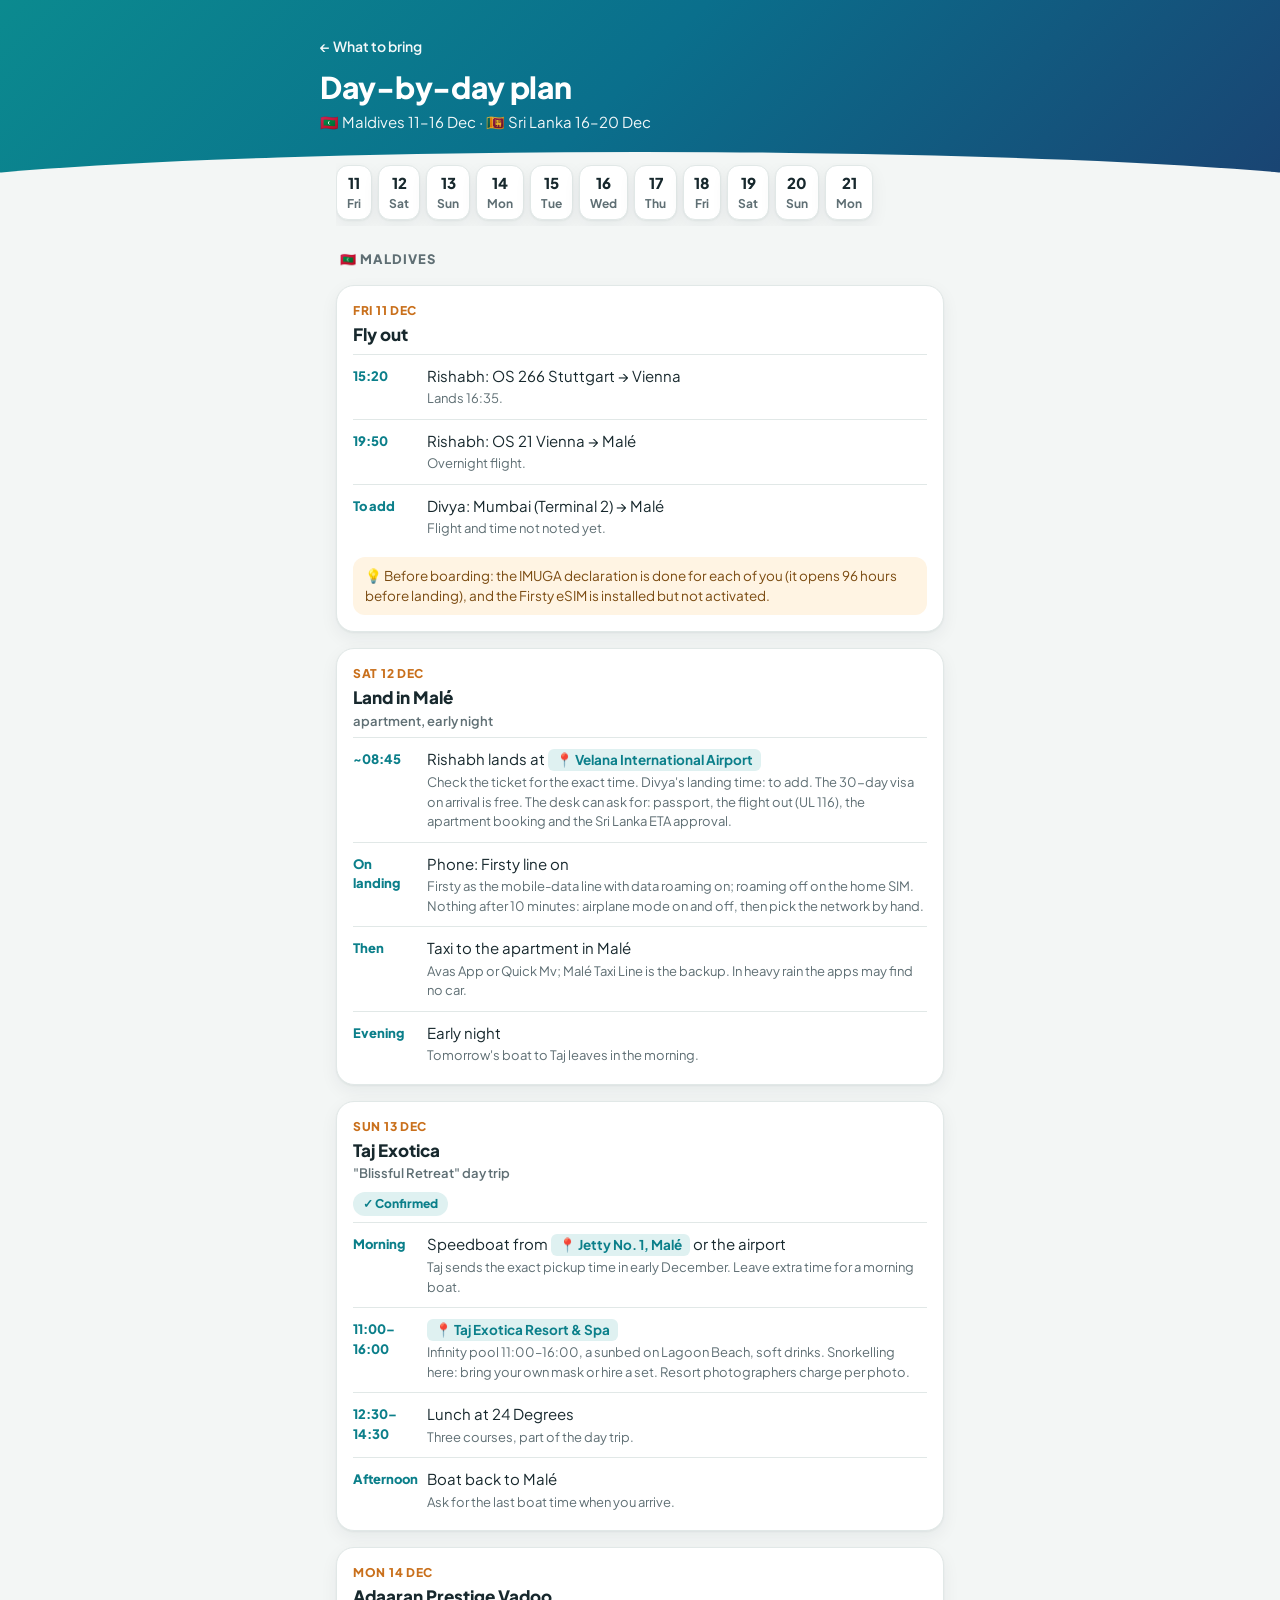
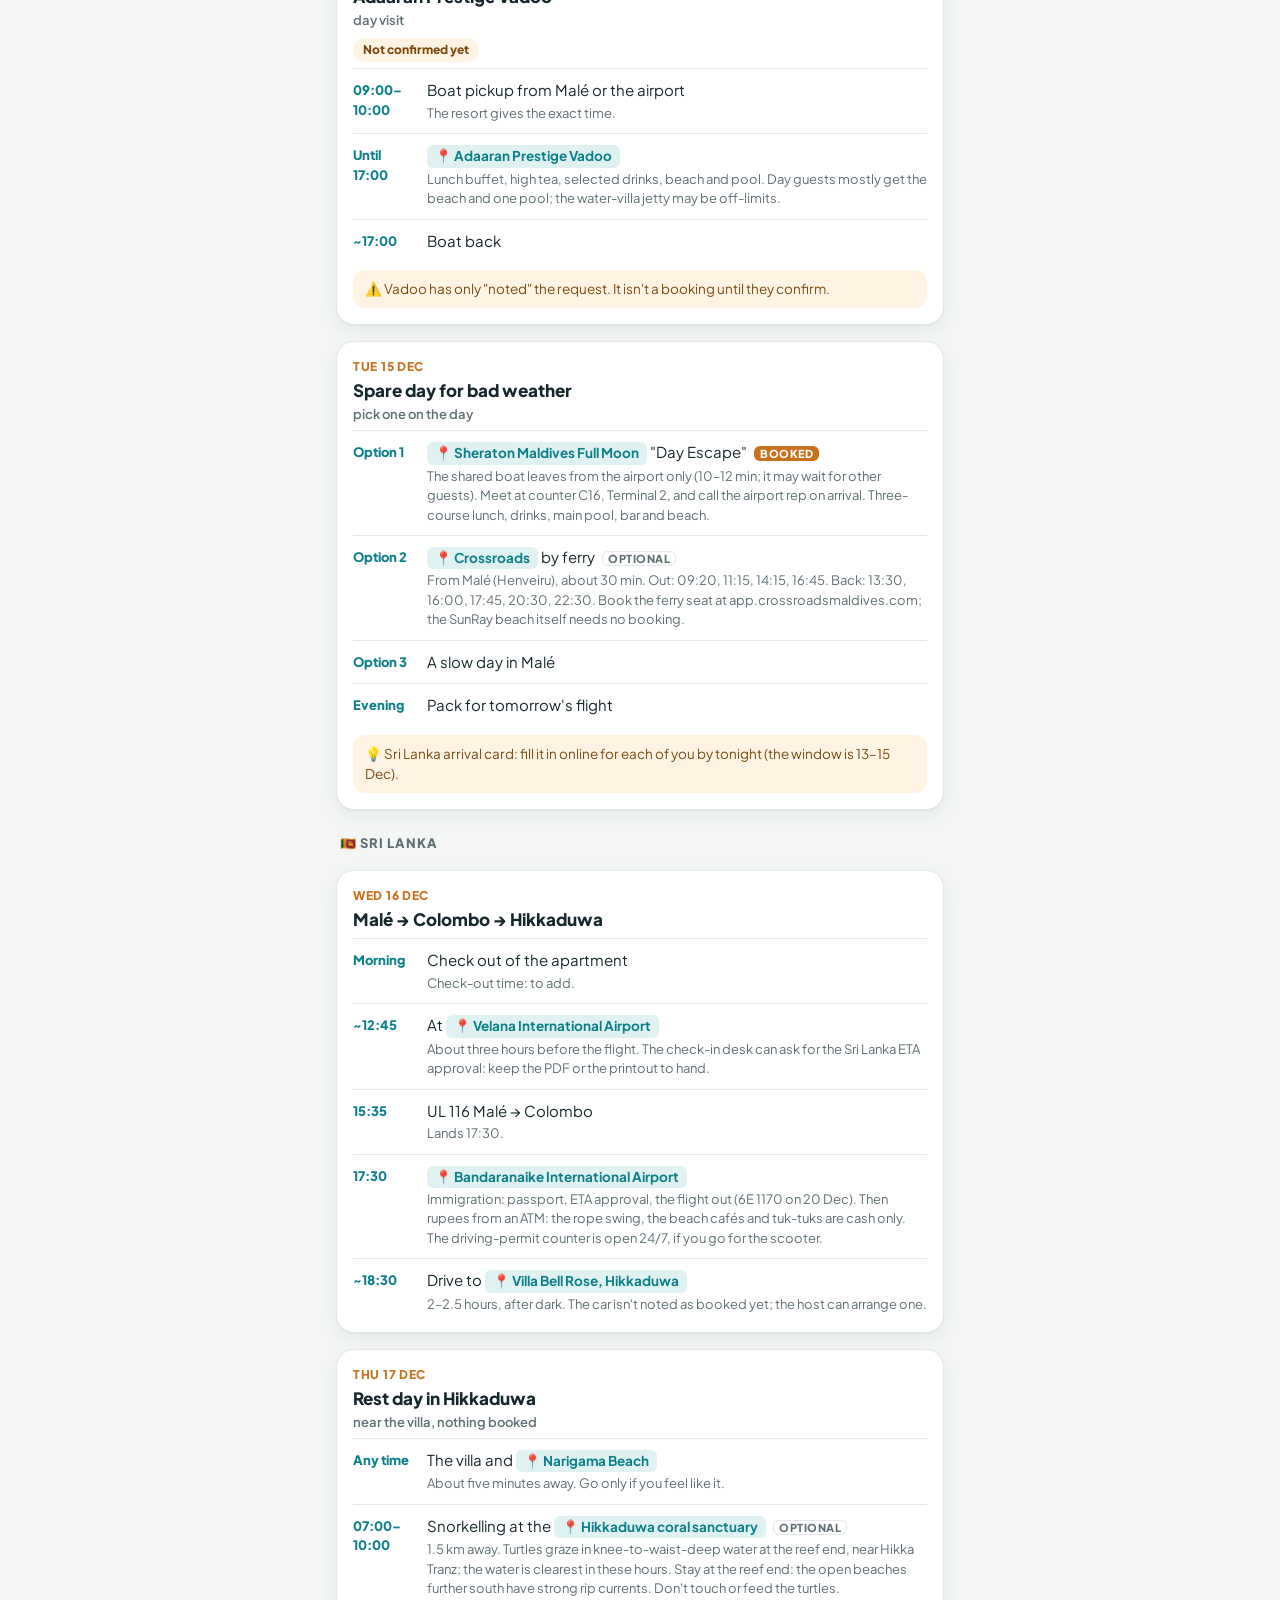
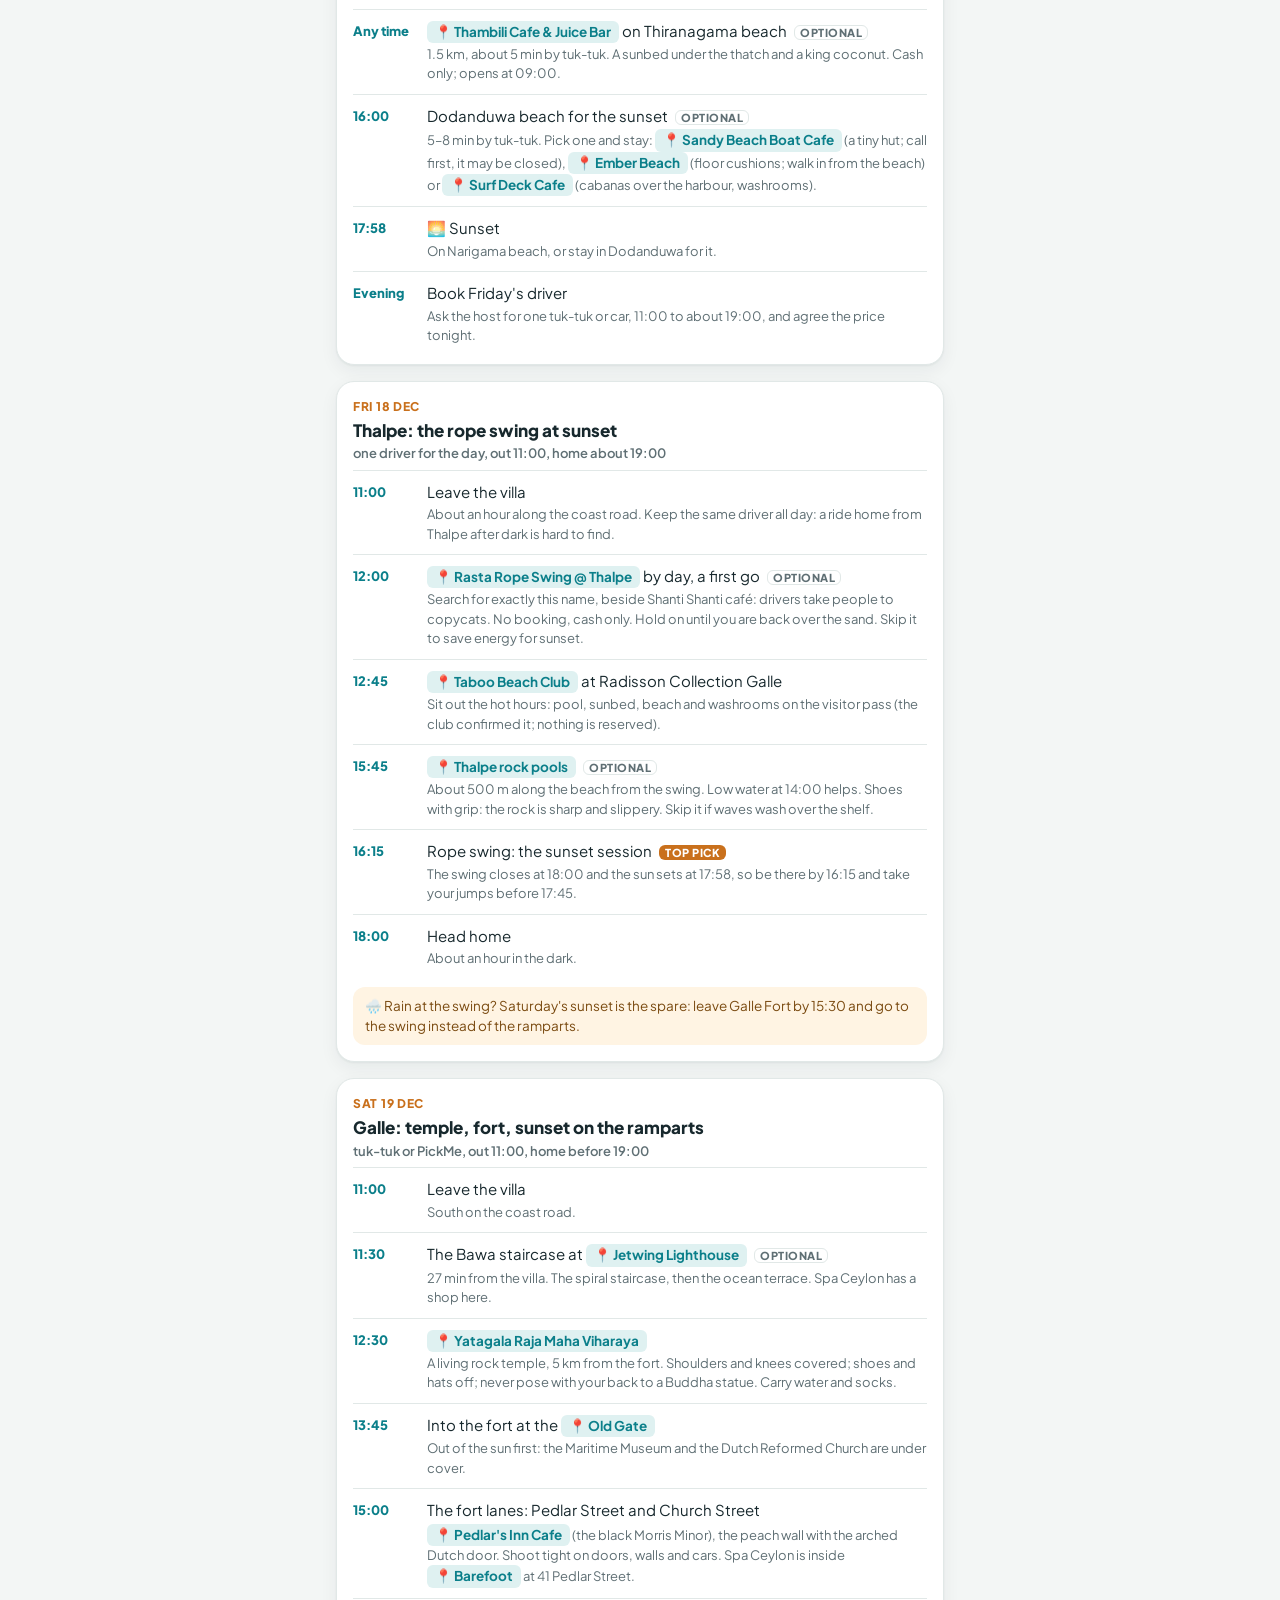
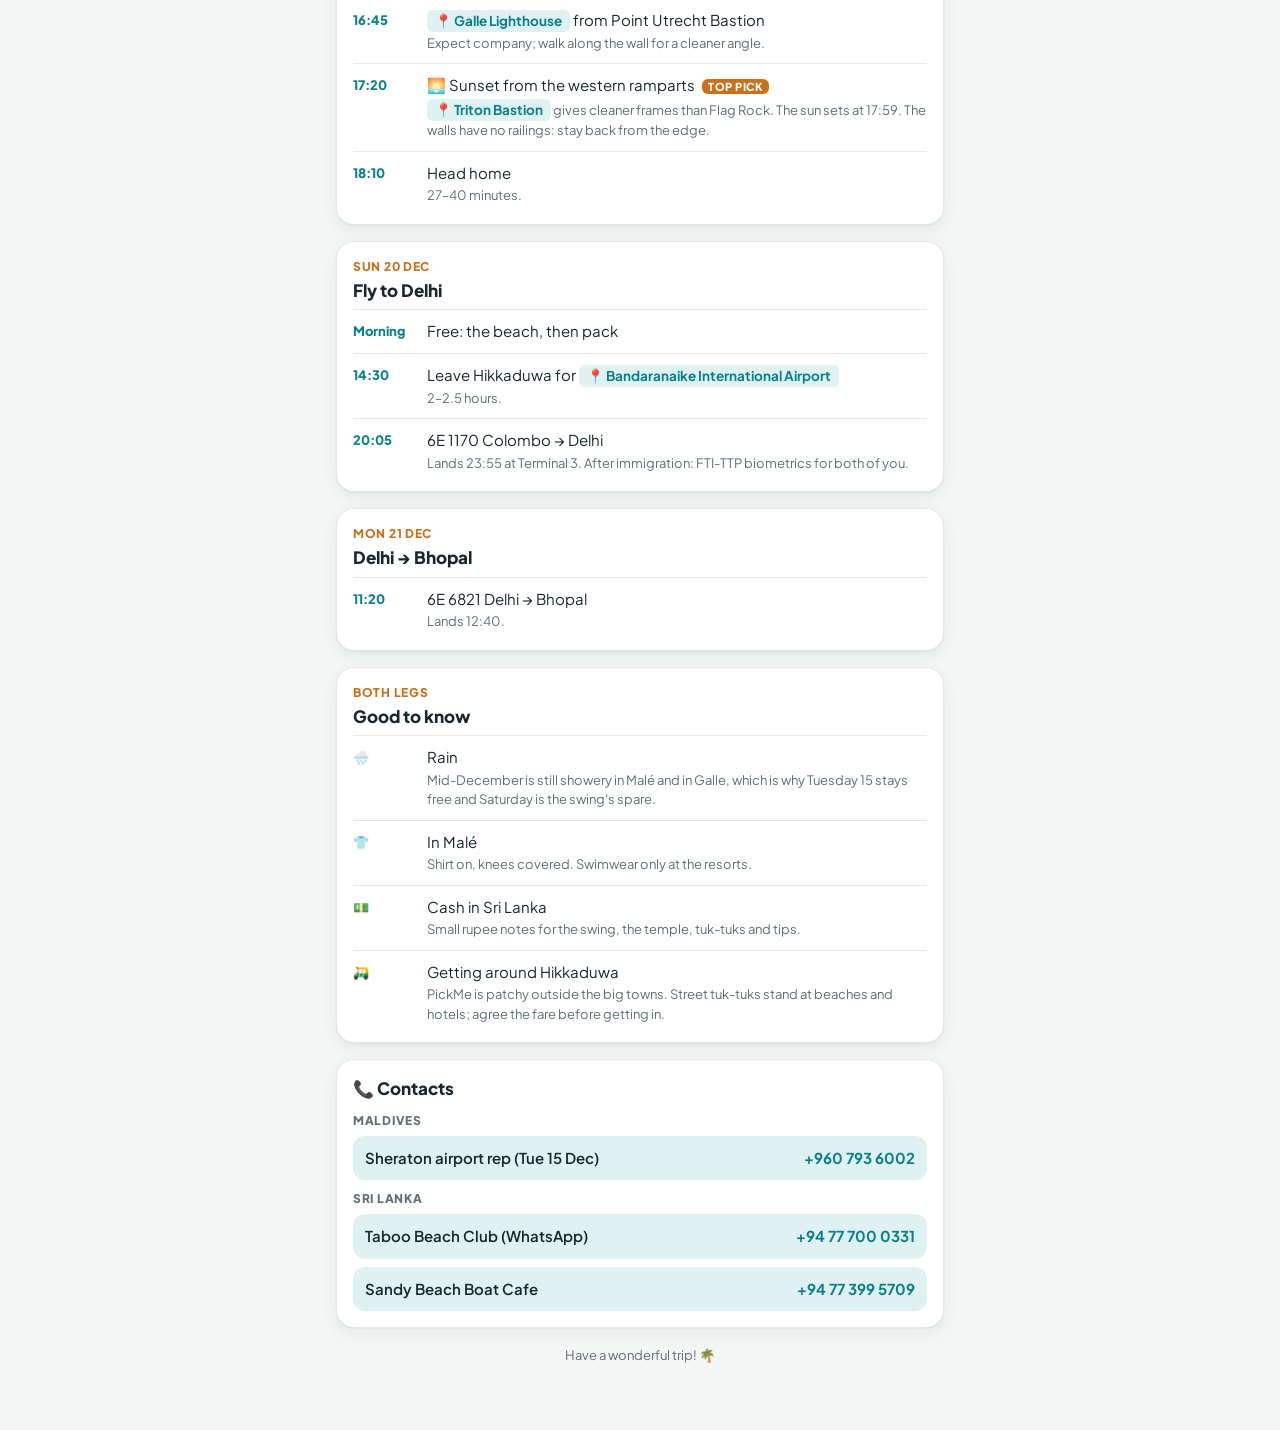
==== day-plan.html @ 83df2777 "Maldives / Sri Lanka trip site: shared bring list and day-by-day plan Co-Authored-By: Claude Fable 5" ====
<!doctype html>
<html lang="en">
<head>
<meta charset="utf-8">
<meta name="viewport" content="width=device-width, initial-scale=1">
<meta name="robots" content="noindex, nofollow">
<meta name="referrer" content="no-referrer">
<title>Maldives / Sri Lanka: day-by-day plan</title>
<link rel="preconnect" href="https://fonts.googleapis.com">
<link rel="preconnect" href="https://fonts.gstatic.com" crossorigin>
<link href="https://fonts.googleapis.com/css2?family=Plus+Jakarta+Sans:wght@400;600;700;800&display=swap" rel="stylesheet">
<link rel="stylesheet" href="style.css">
</head>
<body>
<!--
  How to edit this page (it is plain HTML, nothing is generated):
  - One <section class="day" id="dNN" data-date="2026-12-NN"> per day. data-date is what highlights "today".
  - One <div class="stop"> per stop: the time on the left, then the place and a <small> line of detail.
  - A map link: <a class="pin" href="https://www.google.com/maps/search/?api=1&query=NAME%20WITH%20%20FOR%20SPACES" target="_blank" rel="noopener">📍 Name</a>
  - <span class="opt">Optional</span> and <span class="top">Top pick</span> are the two labels.
  - No prices on this page for now (owner, 24 Nov 2026). No passport, booking or phone numbers of the two travellers: the page is public.
  Facts come from ~/sri-lanka-maldives-trip/TRIP.md (sections 1 and 2) and 3-DAY-PLAN.html.
-->
<div class="hero"><div class="hero-inner">
  <a class="back" href="./">← What to bring</a>
  <h1>Day-by-day plan</h1>
  <p>🇲🇻 Maldives 11–16 Dec · 🇱🇰 Sri Lanka 16–20 Dec</p>
</div></div>
<main>

<nav class="days" aria-label="Jump to a day">
  <a href="#d11"><b>11</b>Fri</a>
  <a href="#d12"><b>12</b>Sat</a>
  <a href="#d13"><b>13</b>Sun</a>
  <a href="#d14"><b>14</b>Mon</a>
  <a href="#d15"><b>15</b>Tue</a>
  <a href="#d16"><b>16</b>Wed</a>
  <a href="#d17"><b>17</b>Thu</a>
  <a href="#d18"><b>18</b>Fri</a>
  <a href="#d19"><b>19</b>Sat</a>
  <a href="#d20"><b>20</b>Sun</a>
  <a href="#d21"><b>21</b>Mon</a>
</nav>

<div class="leg">🇲🇻 Maldives</div>

<section class="day" id="d11" data-date="2026-12-11">
<div class="date">Fri 11 Dec</div>
<h2>Fly out</h2>
<div class="stop"><div class="time">15:20</div><div class="what">Rishabh: OS 266 Stuttgart → Vienna<small>Lands 16:35.</small></div></div>
<div class="stop"><div class="time">19:50</div><div class="what">Rishabh: OS 21 Vienna → Malé<small>Overnight flight.</small></div></div>
<div class="stop"><div class="time">To add</div><div class="what">Divya: Mumbai (Terminal 2) → Malé<small>Flight and time not noted yet.</small></div></div>
<div class="tip">💡 Before boarding: the IMUGA declaration is done for each of you (it opens 96 hours before landing), and the Firsty eSIM is installed but not activated.</div>
</section>

<section class="day" id="d12" data-date="2026-12-12">
<div class="date">Sat 12 Dec</div>
<h2>Land in Malé <span class="sub">apartment, early night</span></h2>
<div class="stop"><div class="time">~08:45</div><div class="what">Rishabh lands at <a class="pin" href="https://www.google.com/maps/search/?api=1&query=Velana%20International%20Airport%20Maldives" target="_blank" rel="noopener">📍 Velana International Airport</a><small>Check the ticket for the exact time. Divya's landing time: to add. The 30-day visa on arrival is free. The desk can ask for: passport, the flight out (UL 116), the apartment booking and the Sri Lanka ETA approval.</small></div></div>
<div class="stop"><div class="time">On landing</div><div class="what">Phone: Firsty line on<small>Firsty as the mobile-data line with data roaming on; roaming off on the home SIM. Nothing after 10 minutes: airplane mode on and off, then pick the network by hand.</small></div></div>
<div class="stop"><div class="time">Then</div><div class="what">Taxi to the apartment in Malé<small>Avas App or Quick Mv; Malé Taxi Line is the backup. In heavy rain the apps may find no car.</small></div></div>
<div class="stop"><div class="time">Evening</div><div class="what">Early night<small>Tomorrow's boat to Taj leaves in the morning.</small></div></div>
</section>

<section class="day" id="d13" data-date="2026-12-13">
<div class="date">Sun 13 Dec</div>
<h2>Taj Exotica <span class="sub">"Blissful Retreat" day trip</span></h2>
<span class="status">✓ Confirmed</span>
<div class="stop"><div class="time">Morning</div><div class="what">Speedboat from <a class="pin" href="https://www.google.com/maps/search/?api=1&query=Jetty%20No.%201%20Mal%C3%A9%20Maldives" target="_blank" rel="noopener">📍 Jetty No. 1, Malé</a> or the airport<small>Taj sends the exact pickup time in early December. Leave extra time for a morning boat.</small></div></div>
<div class="stop"><div class="time">11:00–16:00</div><div class="what"><a class="pin" href="https://www.google.com/maps/search/?api=1&query=Taj%20Exotica%20Resort%20%26%20Spa%20Maldives" target="_blank" rel="noopener">📍 Taj Exotica Resort &amp; Spa</a><small>Infinity pool 11:00–16:00, a sunbed on Lagoon Beach, soft drinks. Snorkelling here: bring your own mask or hire a set. Resort photographers charge per photo.</small></div></div>
<div class="stop"><div class="time">12:30–14:30</div><div class="what">Lunch at 24 Degrees<small>Three courses, part of the day trip.</small></div></div>
<div class="stop"><div class="time">Afternoon</div><div class="what">Boat back to Malé<small>Ask for the last boat time when you arrive.</small></div></div>
</section>

<section class="day" id="d14" data-date="2026-12-14">
<div class="date">Mon 14 Dec</div>
<h2>Adaaran Prestige Vadoo <span class="sub">day visit</span></h2>
<span class="status open">Not confirmed yet</span>
<div class="stop"><div class="time">09:00–10:00</div><div class="what">Boat pickup from Malé or the airport<small>The resort gives the exact time.</small></div></div>
<div class="stop"><div class="time">Until 17:00</div><div class="what"><a class="pin" href="https://www.google.com/maps/search/?api=1&query=Adaaran%20Prestige%20Vadoo%20Maldives" target="_blank" rel="noopener">📍 Adaaran Prestige Vadoo</a><small>Lunch buffet, high tea, selected drinks, beach and pool. Day guests mostly get the beach and one pool; the water-villa jetty may be off-limits.</small></div></div>
<div class="stop"><div class="time">~17:00</div><div class="what">Boat back</div></div>
<div class="tip">⚠️ Vadoo has only "noted" the request. It isn't a booking until they confirm.</div>
</section>

<section class="day" id="d15" data-date="2026-12-15">
<div class="date">Tue 15 Dec</div>
<h2>Spare day for bad weather <span class="sub">pick one on the day</span></h2>
<div class="stop"><div class="time">Option 1</div><div class="what"><a class="pin" href="https://www.google.com/maps/search/?api=1&query=Sheraton%20Maldives%20Full%20Moon%20Resort%20%26%20Spa" target="_blank" rel="noopener">📍 Sheraton Maldives Full Moon</a> "Day Escape" <span class="top">Booked</span><small>The shared boat leaves from the airport only (10–12 min; it may wait for other guests). Meet at counter C16, Terminal 2, and call the airport rep on arrival. Three-course lunch, drinks, main pool, bar and beach.</small></div></div>
<div class="stop"><div class="time">Option 2</div><div class="what"><a class="pin" href="https://www.google.com/maps/search/?api=1&query=CROSSROADS%20Maldives" target="_blank" rel="noopener">📍 Crossroads</a> by ferry <span class="opt">Optional</span><small>From Malé (Henveiru), about 30 min. Out: 09:20, 11:15, 14:15, 16:45. Back: 13:30, 16:00, 17:45, 20:30, 22:30. Book the ferry seat at app.crossroadsmaldives.com; the SunRay beach itself needs no booking.</small></div></div>
<div class="stop"><div class="time">Option 3</div><div class="what">A slow day in Malé</div></div>
<div class="stop"><div class="time">Evening</div><div class="what">Pack for tomorrow's flight</div></div>
<div class="tip">💡 Sri Lanka arrival card: fill it in online for each of you by tonight (the window is 13–15 Dec).</div>
</section>

<div class="leg">🇱🇰 Sri Lanka</div>

<section class="day" id="d16" data-date="2026-12-16">
<div class="date">Wed 16 Dec</div>
<h2>Malé → Colombo → Hikkaduwa</h2>
<div class="stop"><div class="time">Morning</div><div class="what">Check out of the apartment<small>Check-out time: to add.</small></div></div>
<div class="stop"><div class="time">~12:45</div><div class="what">At <a class="pin" href="https://www.google.com/maps/search/?api=1&query=Velana%20International%20Airport%20Maldives" target="_blank" rel="noopener">📍 Velana International Airport</a><small>About three hours before the flight. The check-in desk can ask for the Sri Lanka ETA approval: keep the PDF or the printout to hand.</small></div></div>
<div class="stop"><div class="time">15:35</div><div class="what">UL 116 Malé → Colombo<small>Lands 17:30.</small></div></div>
<div class="stop"><div class="time">17:30</div><div class="what"><a class="pin" href="https://www.google.com/maps/search/?api=1&query=Bandaranaike%20International%20Airport%20Sri%20Lanka" target="_blank" rel="noopener">📍 Bandaranaike International Airport</a><small>Immigration: passport, ETA approval, the flight out (6E 1170 on 20 Dec). Then rupees from an ATM: the rope swing, the beach cafés and tuk-tuks are cash only. The driving-permit counter is open 24/7, if you go for the scooter.</small></div></div>
<div class="stop"><div class="time">~18:30</div><div class="what">Drive to <a class="pin" href="https://www.google.com/maps/search/?api=1&query=Villa%20Bell%20Rose%20Hikkaduwa" target="_blank" rel="noopener">📍 Villa Bell Rose, Hikkaduwa</a><small>2–2.5 hours, after dark. The car isn't noted as booked yet; the host can arrange one.</small></div></div>
</section>

<section class="day" id="d17" data-date="2026-12-17">
<div class="date">Thu 17 Dec</div>
<h2>Rest day in Hikkaduwa <span class="sub">near the villa, nothing booked</span></h2>
<div class="stop"><div class="time">Any time</div><div class="what">The villa and <a class="pin" href="https://www.google.com/maps/search/?api=1&query=Narigama%20Beach%20Hikkaduwa" target="_blank" rel="noopener">📍 Narigama Beach</a><small>About five minutes away. Go only if you feel like it.</small></div></div>
<div class="stop"><div class="time">07:00–10:00</div><div class="what">Snorkelling at the <a class="pin" href="https://www.google.com/maps/search/?api=1&query=Hikkaduwa%20Coral%20Reef" target="_blank" rel="noopener">📍 Hikkaduwa coral sanctuary</a> <span class="opt">Optional</span><small>1.5 km away. Turtles graze in knee-to-waist-deep water at the reef end, near Hikka Tranz; the water is clearest in these hours. Stay at the reef end: the open beaches further south have strong rip currents. Don't touch or feed the turtles.</small></div></div>
<div class="stop"><div class="time">Any time</div><div class="what"><a class="pin" href="https://www.google.com/maps/search/?api=1&query=Thambili%20Cafe%20%26%20Juice%20Bar%20Hikkaduwa" target="_blank" rel="noopener">📍 Thambili Cafe &amp; Juice Bar</a> on Thiranagama beach <span class="opt">Optional</span><small>1.5 km, about 5 min by tuk-tuk. A sunbed under the thatch and a king coconut. Cash only; opens at 09:00.</small></div></div>
<div class="stop"><div class="time">16:00</div><div class="what">Dodanduwa beach for the sunset <span class="opt">Optional</span><small>5–8 min by tuk-tuk. Pick one and stay: <a class="pin" href="https://www.google.com/maps/search/?api=1&query=Sandy%20Beach%20Boat%20Cafe%20Dodanduwa" target="_blank" rel="noopener">📍 Sandy Beach Boat Cafe</a> (a tiny hut; call first, it may be closed), <a class="pin" href="https://www.google.com/maps/search/?api=1&query=Ember%20Beach%20Dodanduwa" target="_blank" rel="noopener">📍 Ember Beach</a> (floor cushions; walk in from the beach) or <a class="pin" href="https://www.google.com/maps/search/?api=1&query=Surf%20Deck%20Cafe%20Dodanduwa" target="_blank" rel="noopener">📍 Surf Deck Cafe</a> (cabanas over the harbour, washrooms).</small></div></div>
<div class="stop"><div class="time">17:58</div><div class="what">🌅 Sunset<small>On Narigama beach, or stay in Dodanduwa for it.</small></div></div>
<div class="stop"><div class="time">Evening</div><div class="what">Book Friday's driver<small>Ask the host for one tuk-tuk or car, 11:00 to about 19:00, and agree the price tonight.</small></div></div>
</section>

<section class="day" id="d18" data-date="2026-12-18">
<div class="date">Fri 18 Dec</div>
<h2>Thalpe: the rope swing at sunset <span class="sub">one driver for the day, out 11:00, home about 19:00</span></h2>
<div class="stop"><div class="time">11:00</div><div class="what">Leave the villa<small>About an hour along the coast road. Keep the same driver all day: a ride home from Thalpe after dark is hard to find.</small></div></div>
<div class="stop"><div class="time">12:00</div><div class="what"><a class="pin" href="https://www.google.com/maps/search/?api=1&query=Rasta%20Rope%20Swing%20%40%20Thalpe" target="_blank" rel="noopener">📍 Rasta Rope Swing @ Thalpe</a> by day, a first go <span class="opt">Optional</span><small>Search for exactly this name, beside Shanti Shanti café: drivers take people to copycats. No booking, cash only. Hold on until you are back over the sand. Skip it to save energy for sunset.</small></div></div>
<div class="stop"><div class="time">12:45</div><div class="what"><a class="pin" href="https://www.google.com/maps/search/?api=1&query=Taboo%20Beach%20Club%20Radisson%20Collection%20Resort%20Galle" target="_blank" rel="noopener">📍 Taboo Beach Club</a> at Radisson Collection Galle<small>Sit out the hot hours: pool, sunbed, beach and washrooms on the visitor pass (the club confirmed it; nothing is reserved).</small></div></div>
<div class="stop"><div class="time">15:45</div><div class="what"><a class="pin" href="https://www.google.com/maps/search/?api=1&query=Talpe%20Rock%20Pool%20Beach" target="_blank" rel="noopener">📍 Thalpe rock pools</a> <span class="opt">Optional</span><small>About 500 m along the beach from the swing. Low water at 14:00 helps. Shoes with grip: the rock is sharp and slippery. Skip it if waves wash over the shelf.</small></div></div>
<div class="stop"><div class="time">16:15</div><div class="what">Rope swing: the sunset session <span class="top">Top pick</span><small>The swing closes at 18:00 and the sun sets at 17:58, so be there by 16:15 and take your jumps before 17:45.</small></div></div>
<div class="stop"><div class="time">18:00</div><div class="what">Head home<small>About an hour in the dark.</small></div></div>
<div class="tip">🌧️ Rain at the swing? Saturday's sunset is the spare: leave Galle Fort by 15:30 and go to the swing instead of the ramparts.</div>
</section>

<section class="day" id="d19" data-date="2026-12-19">
<div class="date">Sat 19 Dec</div>
<h2>Galle: temple, fort, sunset on the ramparts <span class="sub">tuk-tuk or PickMe, out 11:00, home before 19:00</span></h2>
<div class="stop"><div class="time">11:00</div><div class="what">Leave the villa<small>South on the coast road.</small></div></div>
<div class="stop"><div class="time">11:30</div><div class="what">The Bawa staircase at <a class="pin" href="https://www.google.com/maps/search/?api=1&query=Jetwing%20Lighthouse%20Galle" target="_blank" rel="noopener">📍 Jetwing Lighthouse</a> <span class="opt">Optional</span><small>27 min from the villa. The spiral staircase, then the ocean terrace. Spa Ceylon has a shop here.</small></div></div>
<div class="stop"><div class="time">12:30</div><div class="what"><a class="pin" href="https://www.google.com/maps/search/?api=1&query=Yatagala%20Raja%20Maha%20Viharaya" target="_blank" rel="noopener">📍 Yatagala Raja Maha Viharaya</a><small>A living rock temple, 5 km from the fort. Shoulders and knees covered; shoes and hats off; never pose with your back to a Buddha statue. Carry water and socks.</small></div></div>
<div class="stop"><div class="time">13:45</div><div class="what">Into the fort at the <a class="pin" href="https://www.google.com/maps/search/?api=1&query=Fort%20Entrance%20Old%20Gate%20Galle" target="_blank" rel="noopener">📍 Old Gate</a><small>Out of the sun first: the Maritime Museum and the Dutch Reformed Church are under cover.</small></div></div>
<div class="stop"><div class="time">15:00</div><div class="what">The fort lanes: Pedlar Street and Church Street<small><a class="pin" href="https://www.google.com/maps/search/?api=1&query=Pedlar%27s%20Inn%20Cafe%20and%20Restaurant%20Galle" target="_blank" rel="noopener">📍 Pedlar's Inn Cafe</a> (the black Morris Minor), the peach wall with the arched Dutch door. Shoot tight on doors, walls and cars. Spa Ceylon is inside <a class="pin" href="https://www.google.com/maps/search/?api=1&query=Barefoot%20Galle%20Fort%20Pedlar%20Street" target="_blank" rel="noopener">📍 Barefoot</a> at 41 Pedlar Street.</small></div></div>
<div class="stop"><div class="time">16:45</div><div class="what"><a class="pin" href="https://www.google.com/maps/search/?api=1&query=Galle%20Lighthouse" target="_blank" rel="noopener">📍 Galle Lighthouse</a> from Point Utrecht Bastion<small>Expect company; walk along the wall for a cleaner angle.</small></div></div>
<div class="stop"><div class="time">17:20</div><div class="what">🌅 Sunset from the western ramparts <span class="top">Top pick</span><small><a class="pin" href="https://www.google.com/maps/search/?api=1&query=Triton%20Bastion%20Galle%20Fort" target="_blank" rel="noopener">📍 Triton Bastion</a> gives cleaner frames than Flag Rock. The sun sets at 17:59. The walls have no railings: stay back from the edge.</small></div></div>
<div class="stop"><div class="time">18:10</div><div class="what">Head home<small>27–40 minutes.</small></div></div>
</section>

<section class="day" id="d20" data-date="2026-12-20">
<div class="date">Sun 20 Dec</div>
<h2>Fly to Delhi</h2>
<div class="stop"><div class="time">Morning</div><div class="what">Free: the beach, then pack</div></div>
<div class="stop"><div class="time">14:30</div><div class="what">Leave Hikkaduwa for <a class="pin" href="https://www.google.com/maps/search/?api=1&query=Bandaranaike%20International%20Airport%20Sri%20Lanka" target="_blank" rel="noopener">📍 Bandaranaike International Airport</a><small>2–2.5 hours.</small></div></div>
<div class="stop"><div class="time">20:05</div><div class="what">6E 1170 Colombo → Delhi<small>Lands 23:55 at Terminal 3. After immigration: FTI-TTP biometrics for both of you.</small></div></div>
</section>

<section class="day" id="d21" data-date="2026-12-21">
<div class="date">Mon 21 Dec</div>
<h2>Delhi → Bhopal</h2>
<div class="stop"><div class="time">11:20</div><div class="what">6E 6821 Delhi → Bhopal<small>Lands 12:40.</small></div></div>
</section>

<section class="day">
<div class="date">Both legs</div>
<h2>Good to know</h2>
<div class="stop"><div class="time">🌧️</div><div class="what">Rain<small>Mid-December is still showery in Malé and in Galle, which is why Tuesday 15 stays free and Saturday is the swing's spare.</small></div></div>
<div class="stop"><div class="time">👕</div><div class="what">In Malé<small>Shirt on, knees covered. Swimwear only at the resorts.</small></div></div>
<div class="stop"><div class="time">💵</div><div class="what">Cash in Sri Lanka<small>Small rupee notes for the swing, the temple, tuk-tuks and tips.</small></div></div>
<div class="stop"><div class="time">🛺</div><div class="what">Getting around Hikkaduwa<small>PickMe is patchy outside the big towns. Street tuk-tuks stand at beaches and hotels; agree the fare before getting in.</small></div></div>
</section>

<section class="help">
<h2>📞 Contacts</h2>
<h3>Maldives</h3>
<div class="contacts">
<a href="tel:+9607936002">Sheraton airport rep (Tue 15 Dec) <b>+960 793 6002</b></a>
</div>
<h3>Sri Lanka</h3>
<div class="contacts">
<a href="tel:+94777000331">Taboo Beach Club (WhatsApp) <b>+94 77 700 0331</b></a>
<a href="tel:+94773995709">Sandy Beach Boat Cafe <b>+94 77 399 5709</b></a>
</div>
</section>
<footer>Have a wonderful trip! 🌴</footer>
</main>
<script>
// Mark today's card and its chip, and ask before dialling a number.
(function () {
  var d = new Date();
  var iso = d.getFullYear() + '-' + String(d.getMonth() + 1).padStart(2, '0') + '-' + String(d.getDate()).padStart(2, '0');
  var today = document.querySelector('section.day[data-date="' + iso + '"]');
  if (today) {
    today.classList.add('today');
    var chip = document.querySelector('.days a[href="#' + today.id + '"]');
    if (chip) { chip.classList.add('today'); chip.scrollIntoView({ inline: 'center', block: 'nearest' }); }
    if (!location.hash) today.scrollIntoView({ block: 'start' });
  }
  document.addEventListener('click', function (e) {
    var a = e.target.closest('a[href^="tel:"]');
    if (!a) return;
    var name = (a.childNodes[0] && a.childNodes[0].textContent || a.textContent).trim();
    var num = a.getAttribute('href').replace('tel:', '');
    if (!confirm('Call ' + (name && name !== num ? name + ' on ' + num : num) + '?')) e.preventDefault();
  });
})();
</script>
</body>
</html>
---- style.css ----
/* Maldives / Sri Lanka trip site. Based on the Phuket checklist's stylesheet (same cards, rows and day plan),
   with a lagoon palette and the parts the shared bring list needs (person switch, add row, edit mode). */
:root {
  --bg: #f3f6f5;
  --card: #ffffff;
  --ink: #17282d;
  --muted: #5f6f74;
  --line: #e1e8e7;
  --accent: #0b7f8a;
  --accent-soft: #dff1f1;
  --sun: #c9701c;
  --done: #9aa7aa;
  --danger: #b3261e;
  --warn-bg: #fff4e3;
  --warn-ink: #7a4a10;
  --box: #c3cfce;
  --shadow: 0 1px 2px rgba(23, 40, 45, .05), 0 6px 18px rgba(23, 40, 45, .06);
  --hero: linear-gradient(135deg, #0b8a8f 0%, #0a6f8c 48%, #1a4372 100%);
}
@media (prefers-color-scheme: dark) {
  :root {
    --bg: #0e1719;
    --card: #17242a;
    --ink: #e9f1f1;
    --muted: #97a8ab;
    --line: #26363b;
    --accent: #4fc7cf;
    --accent-soft: #143338;
    --sun: #f2a959;
    --done: #63736f;
    --danger: #ff8a80;
    --warn-bg: #33270f;
    --warn-ink: #f2cf94;
    --box: #46595d;
    --shadow: 0 1px 2px rgba(0, 0, 0, .3), 0 6px 18px rgba(0, 0, 0, .25);
    --hero: linear-gradient(135deg, #0a5f66 0%, #0a4e66 48%, #142f52 100%);
  }
}

* { box-sizing: border-box; }
html { -webkit-text-size-adjust: 100%; }
body {
  margin: 0;
  background: var(--bg);
  color: var(--ink);
  font: 16px/1.5 "Plus Jakarta Sans", -apple-system, "Segoe UI", Roboto, Arial, sans-serif;
  -webkit-font-smoothing: antialiased;
}
a { color: var(--accent); }
[hidden] { display: none !important; }

/* Hero */
.hero {
  background: var(--hero);
  color: #fff;
  padding: 34px 16px 64px;
  position: relative;
  overflow: hidden;
}
.hero::after {
  content: "";
  position: absolute;
  left: -10%; right: -10%; bottom: -1px;
  height: 46px;
  background: var(--bg);
  border-radius: 50% 50% 0 0 / 100% 100% 0 0;
}
.hero-inner { max-width: 640px; margin: 0 auto; position: relative; z-index: 1; }
.eyebrow {
  display: inline-block;
  font-size: 12px; font-weight: 700; letter-spacing: .08em; text-transform: uppercase;
  background: rgba(255, 255, 255, .18);
  border: 1px solid rgba(255, 255, 255, .35);
  padding: 4px 10px; border-radius: 999px;
}
.hero h1 { font-size: 30px; line-height: 1.15; margin: 12px 0 6px; font-weight: 800; letter-spacing: -.01em; }
.hero p { margin: 0; opacity: .94; font-size: 15px; }

main { max-width: 640px; margin: -34px auto 0; padding: 0 16px 64px; position: relative; z-index: 2; }

/* Link to the other page */
.cta-hero {
  display: flex; align-items: center; gap: 12px;
  margin-top: 16px; padding: 13px 16px; border-radius: 16px;
  background: #fff; color: #17282d; text-decoration: none;
  box-shadow: 0 6px 20px rgba(0, 0, 0, .22);
}
.cta-hero > span:first-child { font-size: 26px; }
.cta-hero b { display: block; font-size: 16.5px; font-weight: 800; }
.cta-hero small { display: block; font-size: 13px; color: #55666b; margin-top: 1px; }
.cta-hero .arrow { margin-left: auto; font-size: 22px; font-weight: 800; color: #0b7f8a; }
.back { display: inline-block; color: #fff; text-decoration: none; font-weight: 600; font-size: 14px; opacity: .95; }

/* Person switch */
.who {
  display: grid; grid-template-columns: 1fr 1fr; gap: 6px;
  background: var(--card); border: 1px solid var(--line); border-radius: 18px;
  padding: 6px; box-shadow: var(--shadow);
}
.who button {
  margin: 0; border: 0; border-radius: 13px; padding: 10px 8px;
  background: transparent; color: var(--muted);
  font: inherit; font-weight: 800; font-size: 16px; cursor: pointer;
  display: flex; flex-direction: column; align-items: center; gap: 1px;
}
.who button small { font-size: 12px; font-weight: 700; opacity: .85; }
.who button[aria-pressed="true"] { background: var(--accent); color: #fff; }
@media (prefers-color-scheme: dark) { .who button[aria-pressed="true"] { color: #06262a; } }

/* Sticky progress */
.progress {
  position: sticky; top: 10px; z-index: 5;
  background: var(--card);
  border: 1px solid var(--line);
  border-radius: 16px;
  padding: 12px 14px;
  margin-top: 10px;
  box-shadow: var(--shadow);
  display: flex; align-items: center; gap: 12px;
}
.progress .meter { flex: 1; height: 10px; background: var(--line); border-radius: 999px; overflow: hidden; }
.progress .meter span { display: block; height: 100%; width: 0; background: linear-gradient(90deg, var(--sun), var(--accent)); border-radius: 999px; transition: width .35s ease; }
.progress .count { font-size: 13px; font-weight: 700; color: var(--muted); white-space: nowrap; }

/* Status line + edit switch */
.bar { display: flex; align-items: center; justify-content: space-between; gap: 10px; margin: 8px 4px 0; }
.sync { font-size: 12px; font-weight: 700; color: var(--muted); }
.sync.ok { color: var(--accent); }
.sync.warn { color: var(--sun); }
.sync.bad { color: var(--danger); }

button {
  margin: 8px 0 10px; background: transparent;
  border: 1px solid var(--line); color: var(--muted);
  border-radius: 999px; padding: 8px 14px;
  font: inherit; font-size: 13px; font-weight: 700; cursor: pointer;
}
button:hover { border-color: var(--accent); color: var(--accent); }
button:focus-visible, a:focus-visible, input:focus-visible { outline: 2px solid var(--accent); outline-offset: 2px; }
.bar button { margin: 0; padding: 6px 12px; white-space: nowrap; }
body.editing .bar button { background: var(--accent); border-color: var(--accent); color: #fff; }

/* Cards */
section {
  background: var(--card);
  border: 1px solid var(--line);
  border-radius: 18px;
  padding: 16px 16px 8px;
  margin: 16px 0;
  box-shadow: var(--shadow);
}
section h2 {
  font-size: 17px; font-weight: 800; margin: 0 0 6px;
  display: flex; justify-content: space-between; align-items: center; gap: 10px;
}
section h2 small {
  font-size: 12px; font-weight: 700; color: var(--accent);
  background: var(--accent-soft); padding: 3px 9px; border-radius: 999px; white-space: nowrap;
}
section.complete { border-color: var(--accent); }
section.complete h2 small { background: var(--accent); color: #fff; }
@media (prefers-color-scheme: dark) { section.complete h2 small { color: #06262a; } }
.empty { font-size: 14px; color: var(--muted); margin: 2px 0 8px; }

/* Checklist rows */
.row { display: flex; align-items: flex-start; gap: 4px; border-top: 1px solid var(--line); }
.row:first-child { border-top: 0; }
.row label {
  flex: 1; min-width: 0;
  display: flex; gap: 12px; align-items: flex-start;
  padding: 11px 4px; margin: 0 -4px;
  cursor: pointer; border-radius: 10px;
  -webkit-tap-highlight-color: transparent;
}
.row label:active { background: var(--accent-soft); }
input[type=checkbox] {
  appearance: none; -webkit-appearance: none;
  flex: 0 0 24px; width: 24px; height: 24px; margin: 0;
  border: 2px solid var(--box); border-radius: 8px;
  display: grid; place-content: center; cursor: pointer;
  background: var(--card);
  transition: background .15s, border-color .15s, transform .1s;
}
input[type=checkbox]:active { transform: scale(.92); }
input[type=checkbox]::after {
  content: ""; width: 6px; height: 11px;
  border: solid #fff; border-width: 0 2.5px 2.5px 0;
  transform: rotate(45deg) scale(0); margin-top: -2px;
  transition: transform .15s ease;
}
input[type=checkbox]:checked { background: var(--accent); border-color: var(--accent); }
input[type=checkbox]:checked::after { transform: rotate(45deg) scale(1); }
.row label span { padding-top: 1px; transition: color .15s; overflow-wrap: anywhere; }
.row input:checked + span { color: var(--done); text-decoration: line-through; text-decoration-thickness: 1.5px; }
.row.pending label span::after { content: " ⏳"; font-size: 12px; }

/* Edit mode: rename and remove */
.row .acts { display: none; gap: 4px; padding-top: 7px; }
body.editing .row .acts { display: flex; }
.row .acts button {
  margin: 0; width: 34px; height: 34px; padding: 0; border-radius: 10px;
  font-size: 15px; line-height: 1; display: grid; place-content: center;
}
.row .acts .del { color: var(--danger); }
.row .acts .del:hover { border-color: var(--danger); }

/* Add an item */
.add { border-top: 1px solid var(--line); padding: 8px 0 4px; }
.add > button {
  margin: 0; border: 0; padding: 8px 4px; border-radius: 10px;
  color: var(--accent); font-size: 14.5px; font-weight: 800;
}
.add form { display: grid; grid-template-columns: 1fr auto auto; gap: 8px; align-items: center; padding: 4px 0 6px; }
.add input[type=text] {
  min-width: 0; width: 100%;
  font: inherit; font-size: 16px; /* 16px stops iPhone zooming in */
  color: var(--ink); background: var(--bg);
  border: 1.5px solid var(--line); border-radius: 12px; padding: 10px 12px;
}
.add input[type=text]:focus { border-color: var(--accent); outline: none; }
.add form button { margin: 0; }
.add form .go { background: var(--accent); border-color: var(--accent); color: #fff; padding: 10px 16px; font-size: 14px; }
@media (prefers-color-scheme: dark) { .add form .go, body.editing .bar button { color: #06262a; } }
.add form .x { width: 38px; height: 38px; padding: 0; font-size: 15px; }
.add .both {
  grid-column: 1 / -1;
  display: flex; align-items: center; gap: 8px;
  font-size: 13.5px; color: var(--muted); cursor: pointer; padding: 0 2px;
}
.add .both input { flex: 0 0 20px; width: 20px; height: 20px; border-radius: 6px; }
.add .both input::after { width: 5px; height: 9px; }

/* Notices */
.note { font-size: 14px; color: var(--muted); margin: 4px 0 8px; }
.tip { margin: 8px 0 8px; padding: 9px 12px; border-radius: 12px; background: var(--warn-bg); color: var(--warn-ink); font-size: 13.5px; }
.gate h2 { display: block; }
.gate p { margin: 6px 0 10px; font-size: 15px; }
.gate form { display: grid; grid-template-columns: 1fr auto; gap: 8px; margin-bottom: 10px; }
.gate input {
  min-width: 0; font: inherit; font-size: 16px; color: var(--ink); background: var(--bg);
  border: 1.5px solid var(--line); border-radius: 12px; padding: 10px 12px;
}
.gate form button { margin: 0; background: var(--accent); border-color: var(--accent); color: #fff; }
.foot-actions { text-align: center; margin-top: 18px; }
footer { text-align: center; color: var(--muted); font-size: 13px; margin-top: 18px; }

/* Day plan */
.days { display: flex; gap: 6px; overflow-x: auto; padding: 2px 0 6px; scrollbar-width: none; }
.days::-webkit-scrollbar { display: none; }
.days a {
  flex: 0 0 auto; text-decoration: none; text-align: center;
  background: var(--card); border: 1px solid var(--line); border-radius: 12px;
  padding: 6px 10px; font-size: 12px; font-weight: 700; color: var(--muted); box-shadow: var(--shadow);
}
.days a b { display: block; font-size: 15px; color: var(--ink); font-weight: 800; }
.days a.today { border-color: var(--accent); background: var(--accent-soft); }
.leg { margin: 24px 4px 0; font-size: 13px; font-weight: 800; letter-spacing: .08em; text-transform: uppercase; color: var(--muted); }
.day { scroll-margin-top: 10px; }
.day.today { border-color: var(--accent); box-shadow: 0 0 0 2px var(--accent-soft), var(--shadow); }
.day .date { font-size: 12px; font-weight: 800; letter-spacing: .06em; text-transform: uppercase; color: var(--sun); }
.day h2 { margin-top: 2px; display: block; }
.day h2 .sub { display: block; font-size: 13px; font-weight: 600; color: var(--muted); margin-top: 1px; }
.status {
  display: inline-block; margin: 2px 0 6px; font-size: 12px; font-weight: 800;
  padding: 3px 10px; border-radius: 999px; background: var(--accent-soft); color: var(--accent);
}
.status.open { background: var(--warn-bg); color: var(--warn-ink); }
.stop { display: grid; grid-template-columns: 64px 1fr; gap: 10px; padding: 10px 0; border-top: 1px solid var(--line); }
.stop:first-of-type { border-top: 0; }
.stop .time { font-size: 13px; font-weight: 800; color: var(--accent); padding-top: 2px; }
.stop .what { font-size: 15px; min-width: 0; }
.stop .what small { display: block; color: var(--muted); font-size: 13px; margin-top: 2px; }
.opt { font-size: 11px; font-weight: 800; letter-spacing: .05em; text-transform: uppercase; color: var(--muted); border: 1px solid var(--line); border-radius: 6px; padding: 0 5px; margin-left: 4px; white-space: nowrap; }
.top { font-size: 11px; font-weight: 800; letter-spacing: .05em; text-transform: uppercase; color: #fff; background: var(--sun); border-radius: 6px; padding: 1px 6px; margin-left: 4px; white-space: nowrap; }
.pin {
  display: inline-block; font-weight: 700; font-size: 13.5px;
  background: var(--accent-soft); color: var(--accent);
  padding: 1px 8px; border-radius: 6px; text-decoration: none;
}
a.pin:hover { text-decoration: underline; }

/* Contacts */
.help .contacts { display: grid; gap: 8px; margin: 6px 0 8px; }
.help .contacts a {
  display: flex; justify-content: space-between; align-items: center; gap: 12px;
  padding: 11px 12px; border-radius: 12px; background: var(--accent-soft);
  color: var(--ink); text-decoration: none; font-weight: 600; font-size: 15px;
}
.help .contacts a b { color: var(--accent); white-space: nowrap; }
.help h3 { font-size: 12px; font-weight: 800; letter-spacing: .06em; text-transform: uppercase; color: var(--muted); margin: 10px 0 4px; }

@media (max-width: 380px) {
  .hero h1 { font-size: 26px; }
  .stop { grid-template-columns: 56px 1fr; }
}
@media (prefers-reduced-motion: reduce) { * { transition: none !important; } }
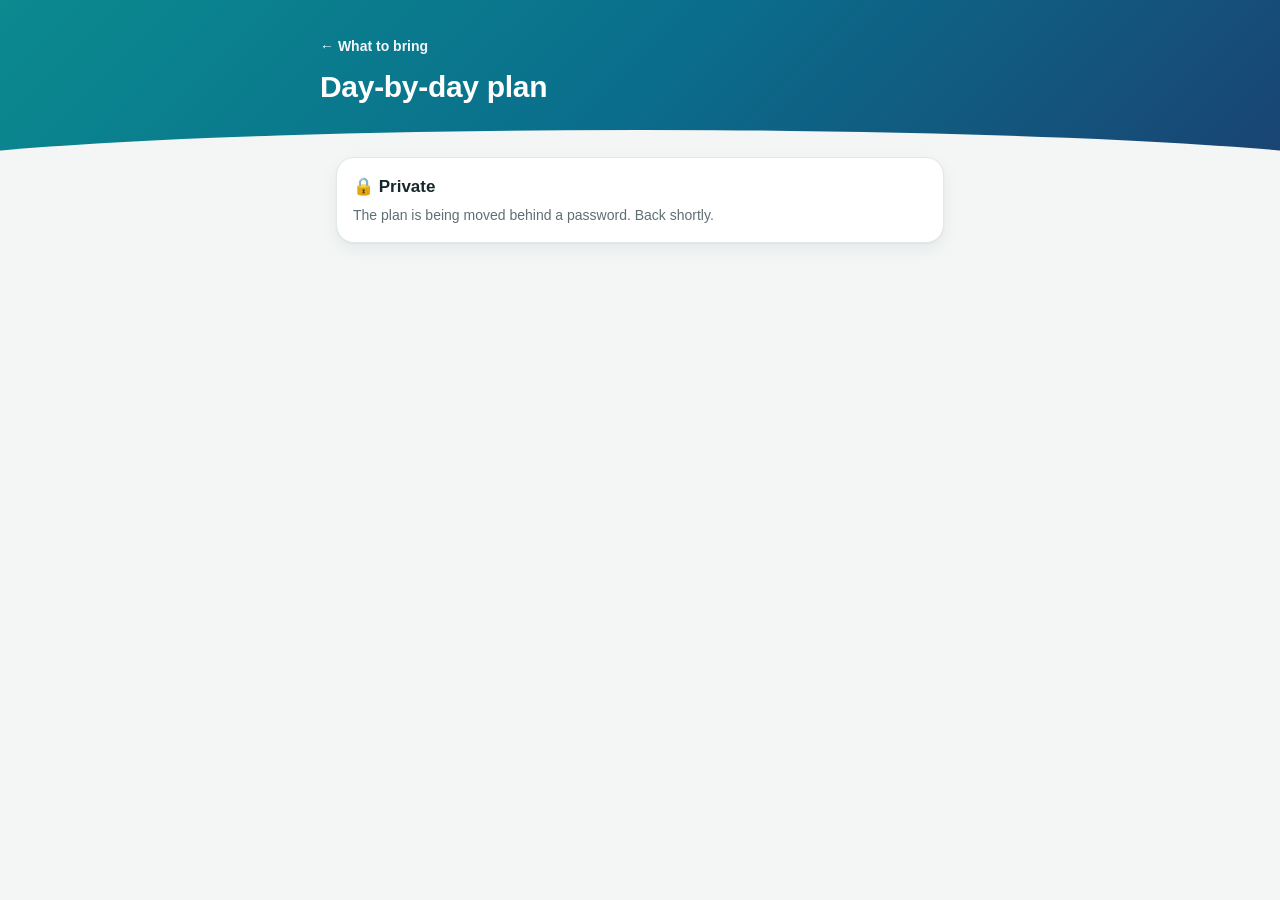
==== commit bd90ee6d: "Take the day plan off the public page while it moves behind a password Co-Authored-By: Claude Fable " ====
--- a/day-plan.html
+++ b/day-plan.html
@@ -4,199 +4,11 @@
 <meta charset="utf-8">
 <meta name="viewport" content="width=device-width, initial-scale=1">
 <meta name="robots" content="noindex, nofollow">
-<meta name="referrer" content="no-referrer">
-<title>Maldives / Sri Lanka: day-by-day plan</title>
-<link rel="preconnect" href="https://fonts.googleapis.com">
-<link rel="preconnect" href="https://fonts.gstatic.com" crossorigin>
-<link href="https://fonts.googleapis.com/css2?family=Plus+Jakarta+Sans:wght@400;600;700;800&display=swap" rel="stylesheet">
+<title>Day-by-day plan</title>
 <link rel="stylesheet" href="style.css">
 </head>
 <body>
-<!--
-  How to edit this page (it is plain HTML, nothing is generated):
-  - One <section class="day" id="dNN" data-date="2026-12-NN"> per day. data-date is what highlights "today".
-  - One <div class="stop"> per stop: the time on the left, then the place and a <small> line of detail.
-  - A map link: <a class="pin" href="https://www.google.com/maps/search/?api=1&query=NAME%20WITH%20%20FOR%20SPACES" target="_blank" rel="noopener">📍 Name</a>
-  - <span class="opt">Optional</span> and <span class="top">Top pick</span> are the two labels.
-  - No prices on this page for now (owner, 24 Nov 2026). No passport, booking or phone numbers of the two travellers: the page is public.
-  Facts come from ~/sri-lanka-maldives-trip/TRIP.md (sections 1 and 2) and 3-DAY-PLAN.html.
--->
-<div class="hero"><div class="hero-inner">
-  <a class="back" href="./">← What to bring</a>
-  <h1>Day-by-day plan</h1>
-  <p>🇲🇻 Maldives 11–16 Dec · 🇱🇰 Sri Lanka 16–20 Dec</p>
-</div></div>
-<main>
-
-<nav class="days" aria-label="Jump to a day">
-  <a href="#d11"><b>11</b>Fri</a>
-  <a href="#d12"><b>12</b>Sat</a>
-  <a href="#d13"><b>13</b>Sun</a>
-  <a href="#d14"><b>14</b>Mon</a>
-  <a href="#d15"><b>15</b>Tue</a>
-  <a href="#d16"><b>16</b>Wed</a>
-  <a href="#d17"><b>17</b>Thu</a>
-  <a href="#d18"><b>18</b>Fri</a>
-  <a href="#d19"><b>19</b>Sat</a>
-  <a href="#d20"><b>20</b>Sun</a>
-  <a href="#d21"><b>21</b>Mon</a>
-</nav>
-
-<div class="leg">🇲🇻 Maldives</div>
-
-<section class="day" id="d11" data-date="2026-12-11">
-<div class="date">Fri 11 Dec</div>
-<h2>Fly out</h2>
-<div class="stop"><div class="time">15:20</div><div class="what">Rishabh: OS 266 Stuttgart → Vienna<small>Lands 16:35.</small></div></div>
-<div class="stop"><div class="time">19:50</div><div class="what">Rishabh: OS 21 Vienna → Malé<small>Overnight flight.</small></div></div>
-<div class="stop"><div class="time">To add</div><div class="what">Divya: Mumbai (Terminal 2) → Malé<small>Flight and time not noted yet.</small></div></div>
-<div class="tip">💡 Before boarding: the IMUGA declaration is done for each of you (it opens 96 hours before landing), and the Firsty eSIM is installed but not activated.</div>
-</section>
-
-<section class="day" id="d12" data-date="2026-12-12">
-<div class="date">Sat 12 Dec</div>
-<h2>Land in Malé <span class="sub">apartment, early night</span></h2>
-<div class="stop"><div class="time">~08:45</div><div class="what">Rishabh lands at <a class="pin" href="https://www.google.com/maps/search/?api=1&query=Velana%20International%20Airport%20Maldives" target="_blank" rel="noopener">📍 Velana International Airport</a><small>Check the ticket for the exact time. Divya's landing time: to add. The 30-day visa on arrival is free. The desk can ask for: passport, the flight out (UL 116), the apartment booking and the Sri Lanka ETA approval.</small></div></div>
-<div class="stop"><div class="time">On landing</div><div class="what">Phone: Firsty line on<small>Firsty as the mobile-data line with data roaming on; roaming off on the home SIM. Nothing after 10 minutes: airplane mode on and off, then pick the network by hand.</small></div></div>
-<div class="stop"><div class="time">Then</div><div class="what">Taxi to the apartment in Malé<small>Avas App or Quick Mv; Malé Taxi Line is the backup. In heavy rain the apps may find no car.</small></div></div>
-<div class="stop"><div class="time">Evening</div><div class="what">Early night<small>Tomorrow's boat to Taj leaves in the morning.</small></div></div>
-</section>
-
-<section class="day" id="d13" data-date="2026-12-13">
-<div class="date">Sun 13 Dec</div>
-<h2>Taj Exotica <span class="sub">"Blissful Retreat" day trip</span></h2>
-<span class="status">✓ Confirmed</span>
-<div class="stop"><div class="time">Morning</div><div class="what">Speedboat from <a class="pin" href="https://www.google.com/maps/search/?api=1&query=Jetty%20No.%201%20Mal%C3%A9%20Maldives" target="_blank" rel="noopener">📍 Jetty No. 1, Malé</a> or the airport<small>Taj sends the exact pickup time in early December. Leave extra time for a morning boat.</small></div></div>
-<div class="stop"><div class="time">11:00–16:00</div><div class="what"><a class="pin" href="https://www.google.com/maps/search/?api=1&query=Taj%20Exotica%20Resort%20%26%20Spa%20Maldives" target="_blank" rel="noopener">📍 Taj Exotica Resort &amp; Spa</a><small>Infinity pool 11:00–16:00, a sunbed on Lagoon Beach, soft drinks. Snorkelling here: bring your own mask or hire a set. Resort photographers charge per photo.</small></div></div>
-<div class="stop"><div class="time">12:30–14:30</div><div class="what">Lunch at 24 Degrees<small>Three courses, part of the day trip.</small></div></div>
-<div class="stop"><div class="time">Afternoon</div><div class="what">Boat back to Malé<small>Ask for the last boat time when you arrive.</small></div></div>
-</section>
-
-<section class="day" id="d14" data-date="2026-12-14">
-<div class="date">Mon 14 Dec</div>
-<h2>Adaaran Prestige Vadoo <span class="sub">day visit</span></h2>
-<span class="status open">Not confirmed yet</span>
-<div class="stop"><div class="time">09:00–10:00</div><div class="what">Boat pickup from Malé or the airport<small>The resort gives the exact time.</small></div></div>
-<div class="stop"><div class="time">Until 17:00</div><div class="what"><a class="pin" href="https://www.google.com/maps/search/?api=1&query=Adaaran%20Prestige%20Vadoo%20Maldives" target="_blank" rel="noopener">📍 Adaaran Prestige Vadoo</a><small>Lunch buffet, high tea, selected drinks, beach and pool. Day guests mostly get the beach and one pool; the water-villa jetty may be off-limits.</small></div></div>
-<div class="stop"><div class="time">~17:00</div><div class="what">Boat back</div></div>
-<div class="tip">⚠️ Vadoo has only "noted" the request. It isn't a booking until they confirm.</div>
-</section>
-
-<section class="day" id="d15" data-date="2026-12-15">
-<div class="date">Tue 15 Dec</div>
-<h2>Spare day for bad weather <span class="sub">pick one on the day</span></h2>
-<div class="stop"><div class="time">Option 1</div><div class="what"><a class="pin" href="https://www.google.com/maps/search/?api=1&query=Sheraton%20Maldives%20Full%20Moon%20Resort%20%26%20Spa" target="_blank" rel="noopener">📍 Sheraton Maldives Full Moon</a> "Day Escape" <span class="top">Booked</span><small>The shared boat leaves from the airport only (10–12 min; it may wait for other guests). Meet at counter C16, Terminal 2, and call the airport rep on arrival. Three-course lunch, drinks, main pool, bar and beach.</small></div></div>
-<div class="stop"><div class="time">Option 2</div><div class="what"><a class="pin" href="https://www.google.com/maps/search/?api=1&query=CROSSROADS%20Maldives" target="_blank" rel="noopener">📍 Crossroads</a> by ferry <span class="opt">Optional</span><small>From Malé (Henveiru), about 30 min. Out: 09:20, 11:15, 14:15, 16:45. Back: 13:30, 16:00, 17:45, 20:30, 22:30. Book the ferry seat at app.crossroadsmaldives.com; the SunRay beach itself needs no booking.</small></div></div>
-<div class="stop"><div class="time">Option 3</div><div class="what">A slow day in Malé</div></div>
-<div class="stop"><div class="time">Evening</div><div class="what">Pack for tomorrow's flight</div></div>
-<div class="tip">💡 Sri Lanka arrival card: fill it in online for each of you by tonight (the window is 13–15 Dec).</div>
-</section>
-
-<div class="leg">🇱🇰 Sri Lanka</div>
-
-<section class="day" id="d16" data-date="2026-12-16">
-<div class="date">Wed 16 Dec</div>
-<h2>Malé → Colombo → Hikkaduwa</h2>
-<div class="stop"><div class="time">Morning</div><div class="what">Check out of the apartment<small>Check-out time: to add.</small></div></div>
-<div class="stop"><div class="time">~12:45</div><div class="what">At <a class="pin" href="https://www.google.com/maps/search/?api=1&query=Velana%20International%20Airport%20Maldives" target="_blank" rel="noopener">📍 Velana International Airport</a><small>About three hours before the flight. The check-in desk can ask for the Sri Lanka ETA approval: keep the PDF or the printout to hand.</small></div></div>
-<div class="stop"><div class="time">15:35</div><div class="what">UL 116 Malé → Colombo<small>Lands 17:30.</small></div></div>
-<div class="stop"><div class="time">17:30</div><div class="what"><a class="pin" href="https://www.google.com/maps/search/?api=1&query=Bandaranaike%20International%20Airport%20Sri%20Lanka" target="_blank" rel="noopener">📍 Bandaranaike International Airport</a><small>Immigration: passport, ETA approval, the flight out (6E 1170 on 20 Dec). Then rupees from an ATM: the rope swing, the beach cafés and tuk-tuks are cash only. The driving-permit counter is open 24/7, if you go for the scooter.</small></div></div>
-<div class="stop"><div class="time">~18:30</div><div class="what">Drive to <a class="pin" href="https://www.google.com/maps/search/?api=1&query=Villa%20Bell%20Rose%20Hikkaduwa" target="_blank" rel="noopener">📍 Villa Bell Rose, Hikkaduwa</a><small>2–2.5 hours, after dark. The car isn't noted as booked yet; the host can arrange one.</small></div></div>
-</section>
-
-<section class="day" id="d17" data-date="2026-12-17">
-<div class="date">Thu 17 Dec</div>
-<h2>Rest day in Hikkaduwa <span class="sub">near the villa, nothing booked</span></h2>
-<div class="stop"><div class="time">Any time</div><div class="what">The villa and <a class="pin" href="https://www.google.com/maps/search/?api=1&query=Narigama%20Beach%20Hikkaduwa" target="_blank" rel="noopener">📍 Narigama Beach</a><small>About five minutes away. Go only if you feel like it.</small></div></div>
-<div class="stop"><div class="time">07:00–10:00</div><div class="what">Snorkelling at the <a class="pin" href="https://www.google.com/maps/search/?api=1&query=Hikkaduwa%20Coral%20Reef" target="_blank" rel="noopener">📍 Hikkaduwa coral sanctuary</a> <span class="opt">Optional</span><small>1.5 km away. Turtles graze in knee-to-waist-deep water at the reef end, near Hikka Tranz; the water is clearest in these hours. Stay at the reef end: the open beaches further south have strong rip currents. Don't touch or feed the turtles.</small></div></div>
-<div class="stop"><div class="time">Any time</div><div class="what"><a class="pin" href="https://www.google.com/maps/search/?api=1&query=Thambili%20Cafe%20%26%20Juice%20Bar%20Hikkaduwa" target="_blank" rel="noopener">📍 Thambili Cafe &amp; Juice Bar</a> on Thiranagama beach <span class="opt">Optional</span><small>1.5 km, about 5 min by tuk-tuk. A sunbed under the thatch and a king coconut. Cash only; opens at 09:00.</small></div></div>
-<div class="stop"><div class="time">16:00</div><div class="what">Dodanduwa beach for the sunset <span class="opt">Optional</span><small>5–8 min by tuk-tuk. Pick one and stay: <a class="pin" href="https://www.google.com/maps/search/?api=1&query=Sandy%20Beach%20Boat%20Cafe%20Dodanduwa" target="_blank" rel="noopener">📍 Sandy Beach Boat Cafe</a> (a tiny hut; call first, it may be closed), <a class="pin" href="https://www.google.com/maps/search/?api=1&query=Ember%20Beach%20Dodanduwa" target="_blank" rel="noopener">📍 Ember Beach</a> (floor cushions; walk in from the beach) or <a class="pin" href="https://www.google.com/maps/search/?api=1&query=Surf%20Deck%20Cafe%20Dodanduwa" target="_blank" rel="noopener">📍 Surf Deck Cafe</a> (cabanas over the harbour, washrooms).</small></div></div>
-<div class="stop"><div class="time">17:58</div><div class="what">🌅 Sunset<small>On Narigama beach, or stay in Dodanduwa for it.</small></div></div>
-<div class="stop"><div class="time">Evening</div><div class="what">Book Friday's driver<small>Ask the host for one tuk-tuk or car, 11:00 to about 19:00, and agree the price tonight.</small></div></div>
-</section>
-
-<section class="day" id="d18" data-date="2026-12-18">
-<div class="date">Fri 18 Dec</div>
-<h2>Thalpe: the rope swing at sunset <span class="sub">one driver for the day, out 11:00, home about 19:00</span></h2>
-<div class="stop"><div class="time">11:00</div><div class="what">Leave the villa<small>About an hour along the coast road. Keep the same driver all day: a ride home from Thalpe after dark is hard to find.</small></div></div>
-<div class="stop"><div class="time">12:00</div><div class="what"><a class="pin" href="https://www.google.com/maps/search/?api=1&query=Rasta%20Rope%20Swing%20%40%20Thalpe" target="_blank" rel="noopener">📍 Rasta Rope Swing @ Thalpe</a> by day, a first go <span class="opt">Optional</span><small>Search for exactly this name, beside Shanti Shanti café: drivers take people to copycats. No booking, cash only. Hold on until you are back over the sand. Skip it to save energy for sunset.</small></div></div>
-<div class="stop"><div class="time">12:45</div><div class="what"><a class="pin" href="https://www.google.com/maps/search/?api=1&query=Taboo%20Beach%20Club%20Radisson%20Collection%20Resort%20Galle" target="_blank" rel="noopener">📍 Taboo Beach Club</a> at Radisson Collection Galle<small>Sit out the hot hours: pool, sunbed, beach and washrooms on the visitor pass (the club confirmed it; nothing is reserved).</small></div></div>
-<div class="stop"><div class="time">15:45</div><div class="what"><a class="pin" href="https://www.google.com/maps/search/?api=1&query=Talpe%20Rock%20Pool%20Beach" target="_blank" rel="noopener">📍 Thalpe rock pools</a> <span class="opt">Optional</span><small>About 500 m along the beach from the swing. Low water at 14:00 helps. Shoes with grip: the rock is sharp and slippery. Skip it if waves wash over the shelf.</small></div></div>
-<div class="stop"><div class="time">16:15</div><div class="what">Rope swing: the sunset session <span class="top">Top pick</span><small>The swing closes at 18:00 and the sun sets at 17:58, so be there by 16:15 and take your jumps before 17:45.</small></div></div>
-<div class="stop"><div class="time">18:00</div><div class="what">Head home<small>About an hour in the dark.</small></div></div>
-<div class="tip">🌧️ Rain at the swing? Saturday's sunset is the spare: leave Galle Fort by 15:30 and go to the swing instead of the ramparts.</div>
-</section>
-
-<section class="day" id="d19" data-date="2026-12-19">
-<div class="date">Sat 19 Dec</div>
-<h2>Galle: temple, fort, sunset on the ramparts <span class="sub">tuk-tuk or PickMe, out 11:00, home before 19:00</span></h2>
-<div class="stop"><div class="time">11:00</div><div class="what">Leave the villa<small>South on the coast road.</small></div></div>
-<div class="stop"><div class="time">11:30</div><div class="what">The Bawa staircase at <a class="pin" href="https://www.google.com/maps/search/?api=1&query=Jetwing%20Lighthouse%20Galle" target="_blank" rel="noopener">📍 Jetwing Lighthouse</a> <span class="opt">Optional</span><small>27 min from the villa. The spiral staircase, then the ocean terrace. Spa Ceylon has a shop here.</small></div></div>
-<div class="stop"><div class="time">12:30</div><div class="what"><a class="pin" href="https://www.google.com/maps/search/?api=1&query=Yatagala%20Raja%20Maha%20Viharaya" target="_blank" rel="noopener">📍 Yatagala Raja Maha Viharaya</a><small>A living rock temple, 5 km from the fort. Shoulders and knees covered; shoes and hats off; never pose with your back to a Buddha statue. Carry water and socks.</small></div></div>
-<div class="stop"><div class="time">13:45</div><div class="what">Into the fort at the <a class="pin" href="https://www.google.com/maps/search/?api=1&query=Fort%20Entrance%20Old%20Gate%20Galle" target="_blank" rel="noopener">📍 Old Gate</a><small>Out of the sun first: the Maritime Museum and the Dutch Reformed Church are under cover.</small></div></div>
-<div class="stop"><div class="time">15:00</div><div class="what">The fort lanes: Pedlar Street and Church Street<small><a class="pin" href="https://www.google.com/maps/search/?api=1&query=Pedlar%27s%20Inn%20Cafe%20and%20Restaurant%20Galle" target="_blank" rel="noopener">📍 Pedlar's Inn Cafe</a> (the black Morris Minor), the peach wall with the arched Dutch door. Shoot tight on doors, walls and cars. Spa Ceylon is inside <a class="pin" href="https://www.google.com/maps/search/?api=1&query=Barefoot%20Galle%20Fort%20Pedlar%20Street" target="_blank" rel="noopener">📍 Barefoot</a> at 41 Pedlar Street.</small></div></div>
-<div class="stop"><div class="time">16:45</div><div class="what"><a class="pin" href="https://www.google.com/maps/search/?api=1&query=Galle%20Lighthouse" target="_blank" rel="noopener">📍 Galle Lighthouse</a> from Point Utrecht Bastion<small>Expect company; walk along the wall for a cleaner angle.</small></div></div>
-<div class="stop"><div class="time">17:20</div><div class="what">🌅 Sunset from the western ramparts <span class="top">Top pick</span><small><a class="pin" href="https://www.google.com/maps/search/?api=1&query=Triton%20Bastion%20Galle%20Fort" target="_blank" rel="noopener">📍 Triton Bastion</a> gives cleaner frames than Flag Rock. The sun sets at 17:59. The walls have no railings: stay back from the edge.</small></div></div>
-<div class="stop"><div class="time">18:10</div><div class="what">Head home<small>27–40 minutes.</small></div></div>
-</section>
-
-<section class="day" id="d20" data-date="2026-12-20">
-<div class="date">Sun 20 Dec</div>
-<h2>Fly to Delhi</h2>
-<div class="stop"><div class="time">Morning</div><div class="what">Free: the beach, then pack</div></div>
-<div class="stop"><div class="time">14:30</div><div class="what">Leave Hikkaduwa for <a class="pin" href="https://www.google.com/maps/search/?api=1&query=Bandaranaike%20International%20Airport%20Sri%20Lanka" target="_blank" rel="noopener">📍 Bandaranaike International Airport</a><small>2–2.5 hours.</small></div></div>
-<div class="stop"><div class="time">20:05</div><div class="what">6E 1170 Colombo → Delhi<small>Lands 23:55 at Terminal 3. After immigration: FTI-TTP biometrics for both of you.</small></div></div>
-</section>
-
-<section class="day" id="d21" data-date="2026-12-21">
-<div class="date">Mon 21 Dec</div>
-<h2>Delhi → Bhopal</h2>
-<div class="stop"><div class="time">11:20</div><div class="what">6E 6821 Delhi → Bhopal<small>Lands 12:40.</small></div></div>
-</section>
-
-<section class="day">
-<div class="date">Both legs</div>
-<h2>Good to know</h2>
-<div class="stop"><div class="time">🌧️</div><div class="what">Rain<small>Mid-December is still showery in Malé and in Galle, which is why Tuesday 15 stays free and Saturday is the swing's spare.</small></div></div>
-<div class="stop"><div class="time">👕</div><div class="what">In Malé<small>Shirt on, knees covered. Swimwear only at the resorts.</small></div></div>
-<div class="stop"><div class="time">💵</div><div class="what">Cash in Sri Lanka<small>Small rupee notes for the swing, the temple, tuk-tuks and tips.</small></div></div>
-<div class="stop"><div class="time">🛺</div><div class="what">Getting around Hikkaduwa<small>PickMe is patchy outside the big towns. Street tuk-tuks stand at beaches and hotels; agree the fare before getting in.</small></div></div>
-</section>
-
-<section class="help">
-<h2>📞 Contacts</h2>
-<h3>Maldives</h3>
-<div class="contacts">
-<a href="tel:+9607936002">Sheraton airport rep (Tue 15 Dec) <b>+960 793 6002</b></a>
-</div>
-<h3>Sri Lanka</h3>
-<div class="contacts">
-<a href="tel:+94777000331">Taboo Beach Club (WhatsApp) <b>+94 77 700 0331</b></a>
-<a href="tel:+94773995709">Sandy Beach Boat Cafe <b>+94 77 399 5709</b></a>
-</div>
-</section>
-<footer>Have a wonderful trip! 🌴</footer>
-</main>
-<script>
-// Mark today's card and its chip, and ask before dialling a number.
-(function () {
-  var d = new Date();
-  var iso = d.getFullYear() + '-' + String(d.getMonth() + 1).padStart(2, '0') + '-' + String(d.getDate()).padStart(2, '0');
-  var today = document.querySelector('section.day[data-date="' + iso + '"]');
-  if (today) {
-    today.classList.add('today');
-    var chip = document.querySelector('.days a[href="#' + today.id + '"]');
-    if (chip) { chip.classList.add('today'); chip.scrollIntoView({ inline: 'center', block: 'nearest' }); }
-    if (!location.hash) today.scrollIntoView({ block: 'start' });
-  }
-  document.addEventListener('click', function (e) {
-    var a = e.target.closest('a[href^="tel:"]');
-    if (!a) return;
-    var name = (a.childNodes[0] && a.childNodes[0].textContent || a.textContent).trim();
-    var num = a.getAttribute('href').replace('tel:', '');
-    if (!confirm('Call ' + (name && name !== num ? name + ' on ' + num : num) + '?')) e.preventDefault();
-  });
-})();
-</script>
+<div class="hero"><div class="hero-inner"><a class="back" href="./">← What to bring</a><h1>Day-by-day plan</h1></div></div>
+<main><section><h2>🔒 Private</h2><p class="note">The plan is being moved behind a password. Back shortly.</p></section></main>
 </body>
 </html>
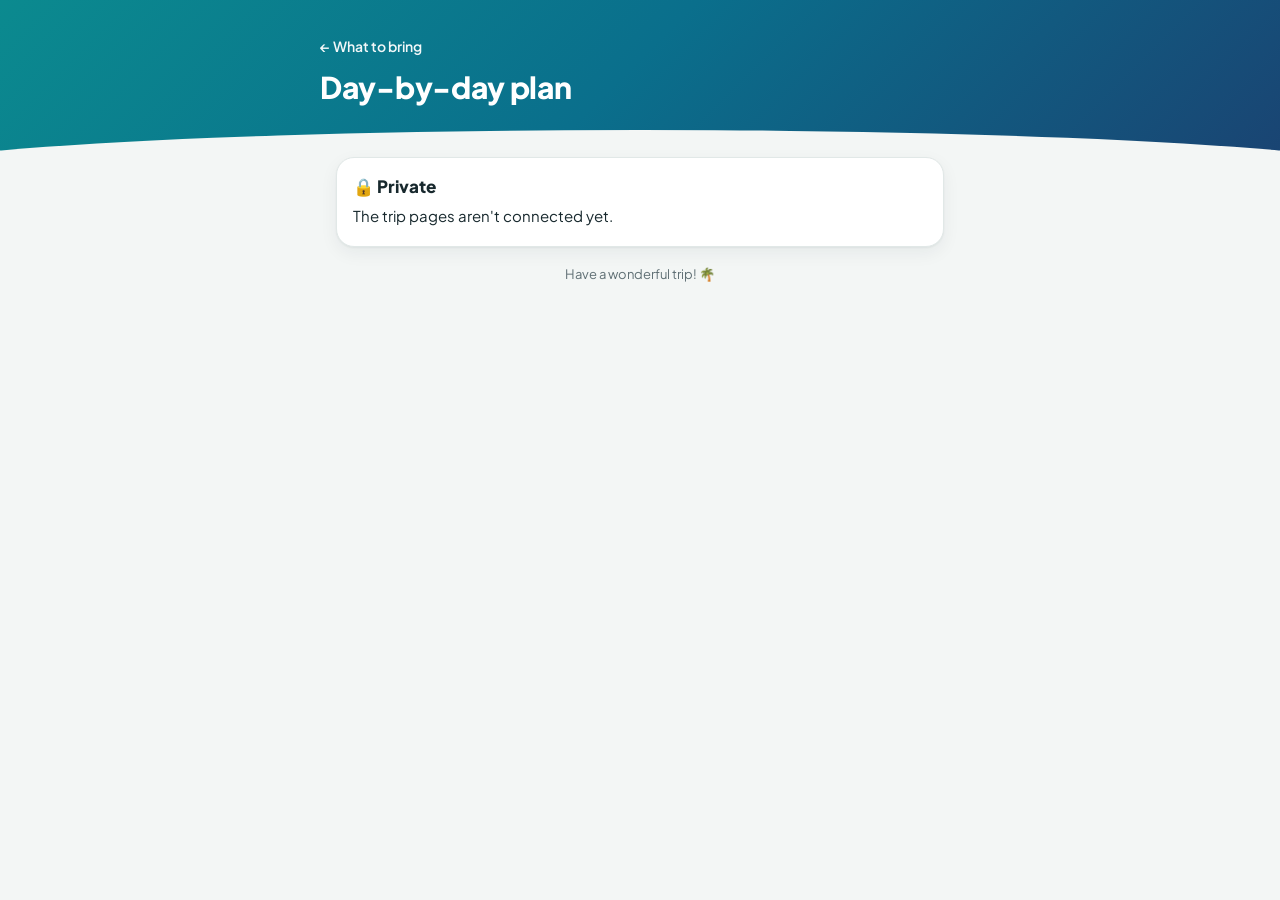
==== commit 0b03fd4b: "Password gate; the plan and the list now come only from the database Co-Authored-By: Claude Fable 5." ====
--- a/day-plan.html
+++ b/day-plan.html
@@ -4,11 +4,42 @@
 <meta charset="utf-8">
 <meta name="viewport" content="width=device-width, initial-scale=1">
 <meta name="robots" content="noindex, nofollow">
+<meta name="referrer" content="no-referrer">
 <title>Day-by-day plan</title>
+<link rel="preconnect" href="https://fonts.googleapis.com">
+<link rel="preconnect" href="https://fonts.gstatic.com" crossorigin>
+<link href="https://fonts.googleapis.com/css2?family=Plus+Jakarta+Sans:wght@400;600;700;800&display=swap" rel="stylesheet">
 <link rel="stylesheet" href="style.css">
 </head>
 <body>
-<div class="hero"><div class="hero-inner"><a class="back" href="./">← What to bring</a><h1>Day-by-day plan</h1></div></div>
-<main><section><h2>🔒 Private</h2><p class="note">The plan is being moved behind a password. Back shortly.</p></section></main>
+<!-- The plan is not in this page. It is loaded from the database after the password (plan.js).
+     To change it: edit ~/sri-lanka-maldives-trip/site-admin/plan.json, then node site-admin/plan.mjs push -->
+<div class="hero"><div class="hero-inner">
+  <a class="back" href="./">← What to bring</a>
+  <h1>Day-by-day plan</h1>
+  <p id="subtitle"></p>
+</div></div>
+<main>
+
+<div id="app" hidden>
+  <nav class="days" id="days" aria-label="Jump to a day"></nav>
+  <div class="sync" id="sync" role="status" hidden></div>
+  <div id="plan"></div>
+</div>
+
+<section id="gate" class="gate" hidden>
+  <h2>🔒 Private</h2>
+  <p id="gate-msg">Enter the trip password.</p>
+  <form id="gate-form">
+    <input id="gate-input" type="password" autocomplete="current-password" autocapitalize="off" spellcheck="false" placeholder="Password" aria-label="Trip password">
+    <button type="submit">Open</button>
+  </form>
+</section>
+
+<footer>Have a wonderful trip! 🌴<br><button type="button" id="lock" hidden>🔒 Lock on this phone</button></footer>
+</main>
+<script src="config.js"></script>
+<script src="core.js"></script>
+<script src="plan.js"></script>
 </body>
 </html>
--- a/style.css
+++ b/style.css
@@ -241,6 +241,9 @@
   border: 1.5px solid var(--line); border-radius: 12px; padding: 10px 12px;
 }
 .gate form button { margin: 0; background: var(--accent); border-color: var(--accent); color: #fff; }
+.gate form button:disabled { opacity: .6; }
+footer button { margin-top: 14px; }
+#plan + .sync, #days + .sync { margin: 2px 4px 0; }
 .foot-actions { text-align: center; margin-top: 18px; }
 footer { text-align: center; color: var(--muted); font-size: 13px; margin-top: 18px; }
 
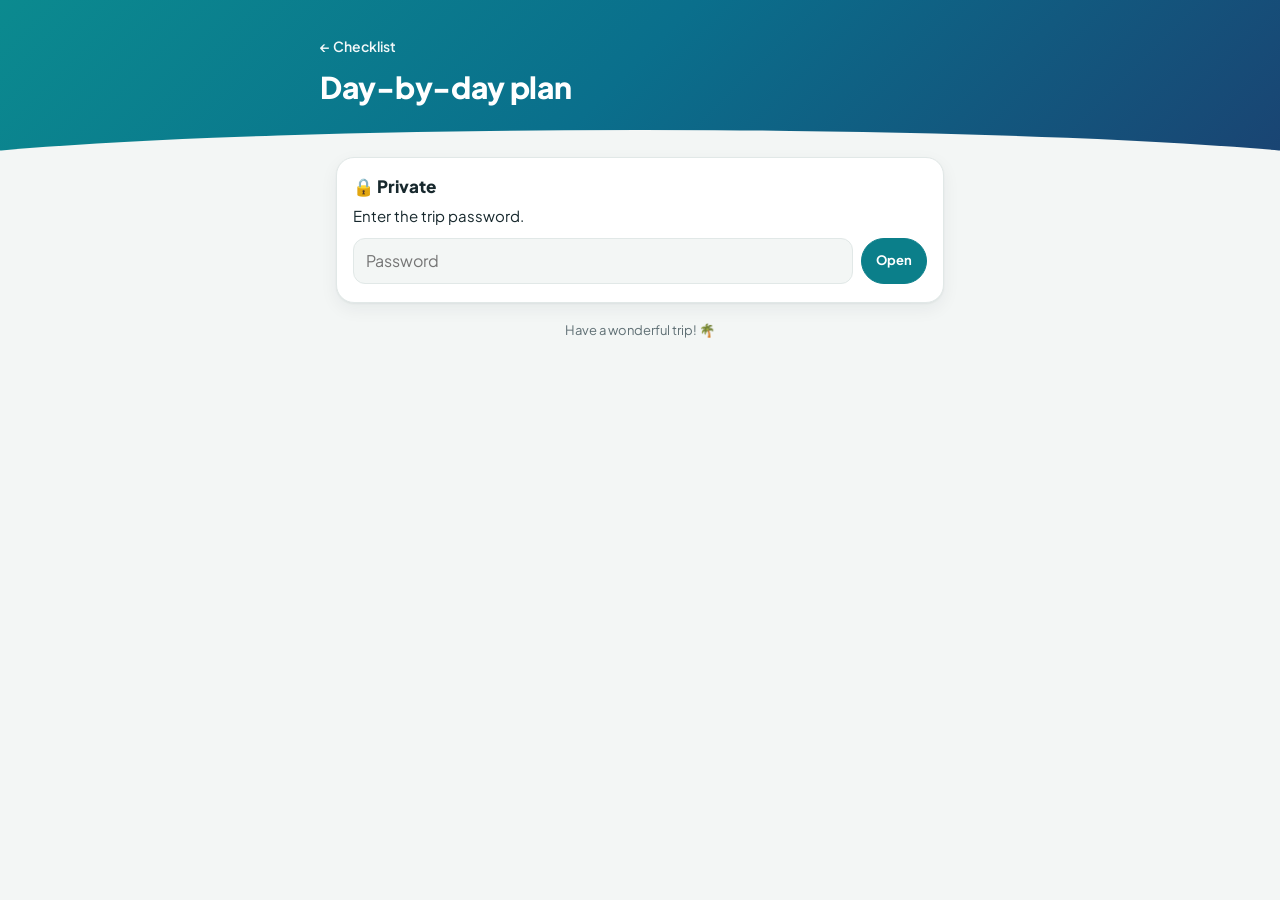
==== commit 9f6af240: "Add a "To do before you fly" section; the page is now the checklist" ====
--- a/day-plan.html
+++ b/day-plan.html
@@ -15,7 +15,7 @@
 <!-- The plan is not in this page. It is loaded from the database after the password (plan.js).
      To change it: edit ~/sri-lanka-maldives-trip/site-admin/plan.json, then node site-admin/plan.mjs push -->
 <div class="hero"><div class="hero-inner">
-  <a class="back" href="./">← What to bring</a>
+  <a class="back" href="./">← Checklist</a>
   <h1>Day-by-day plan</h1>
   <p id="subtitle"></p>
 </div></div>
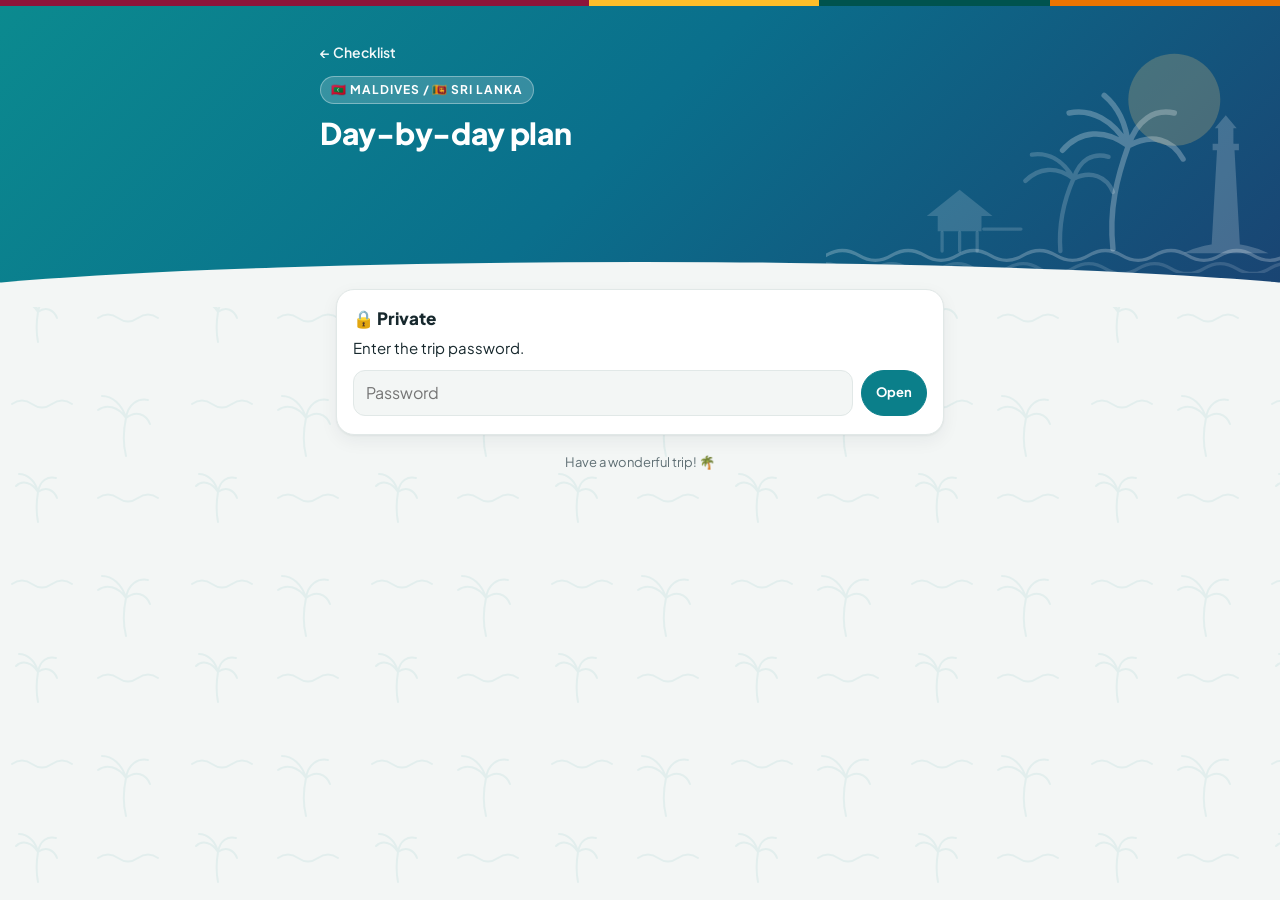
==== commit a036f5fa: "Maldives / Sri Lanka look: flag-colour stripe, header drawing, palm pattern, trip name on top" ====
--- a/day-plan.html
+++ b/day-plan.html
@@ -5,10 +5,11 @@
 <meta name="viewport" content="width=device-width, initial-scale=1">
 <meta name="robots" content="noindex, nofollow">
 <meta name="referrer" content="no-referrer">
-<title>Day-by-day plan</title>
+<title>Maldives / Sri Lanka: day-by-day plan</title>
 <link rel="preconnect" href="https://fonts.googleapis.com">
 <link rel="preconnect" href="https://fonts.gstatic.com" crossorigin>
 <link href="https://fonts.googleapis.com/css2?family=Plus+Jakarta+Sans:wght@400;600;700;800&display=swap" rel="stylesheet">
+<link rel="icon" href="data:image/svg+xml,%3Csvg xmlns='http://www.w3.org/2000/svg' viewBox='0 0 100 100'%3E%3Ctext y='.9em' font-size='88'%3E%F0%9F%8C%B4%3C/text%3E%3C/svg%3E">
 <link rel="stylesheet" href="style.css">
 </head>
 <body>
@@ -16,6 +17,7 @@
      To change it: edit ~/sri-lanka-maldives-trip/site-admin/plan.json, then node site-admin/plan.mjs push -->
 <div class="hero"><div class="hero-inner">
   <a class="back" href="./">← Checklist</a>
+  <div class="eyebrow-row"><span class="eyebrow">🇲🇻 Maldives / 🇱🇰 Sri Lanka</span></div>
   <h1>Day-by-day plan</h1>
   <p id="subtitle"></p>
 </div></div>
--- a/style.css
+++ b/style.css
@@ -297,3 +297,24 @@
   .stop { grid-template-columns: 56px 1fr; }
 }
 @media (prefers-reduced-motion: reduce) { * { transition: none !important; } }
+
+/* ---- Trip identity (25 Nov): this is the Maldives / Sri Lanka site, not the Phuket one. ----
+   A stripe in Sri Lanka's flag colours at the very top, a palm / lighthouse / water-villa drawing in the
+   header, and a faint palm-and-wave pattern behind the page. All drawn here; no image files. */
+body::before {
+  content: ""; display: block; height: 6px;
+  background: linear-gradient(90deg, #8d153a 0 46%, #ffbe29 46% 64%, #00534e 64% 82%, #eb7400 82% 100%);
+}
+body { background-image: url("data:image/svg+xml,%3Csvg xmlns='http://www.w3.org/2000/svg' width='180' height='180' viewBox='0 0 180 180' fill='none' stroke='%230b7f8a' stroke-opacity='.075' stroke-width='2' stroke-linecap='round'%3E %3Cpath d='M12 44 q10 -7 20 0 t20 0 t20 0'/%3E%3Cpath d='M98 138 q10 -7 20 0 t20 0 t20 0'/%3E %3Cpath d='M126 58 C118 46 106 44 98 50 M126 58 C122 44 112 36 102 36 M126 58 C128 44 138 38 148 40 M126 58 C136 50 146 54 150 64 M126 58 C123 72 123 84 126 96'/%3E %3Cpath d='M38 132 C32 122 22 120 16 126 M38 132 C35 120 27 114 19 114 M38 132 C40 120 48 116 56 118 M38 132 C46 126 54 130 57 138 M38 132 C36 144 36 152 38 162'/%3E %3C/svg%3E"); background-size: 180px 180px; }
+@media (prefers-color-scheme: dark) { body { background-image: url("data:image/svg+xml,%3Csvg xmlns='http://www.w3.org/2000/svg' width='180' height='180' viewBox='0 0 180 180' fill='none' stroke='%234fc7cf' stroke-opacity='.06' stroke-width='2' stroke-linecap='round'%3E %3Cpath d='M12 44 q10 -7 20 0 t20 0 t20 0'/%3E%3Cpath d='M98 138 q10 -7 20 0 t20 0 t20 0'/%3E %3Cpath d='M126 58 C118 46 106 44 98 50 M126 58 C122 44 112 36 102 36 M126 58 C128 44 138 38 148 40 M126 58 C136 50 146 54 150 64 M126 58 C123 72 123 84 126 96'/%3E %3Cpath d='M38 132 C32 122 22 120 16 126 M38 132 C35 120 27 114 19 114 M38 132 C40 120 48 116 56 118 M38 132 C46 126 54 130 57 138 M38 132 C36 144 36 152 38 162'/%3E %3C/svg%3E"); } }
+.hero::before {
+  content: ""; position: absolute; right: -6px; bottom: 34px;
+  width: min(92%, 460px); aspect-ratio: 420 / 230;
+  background: url("data:image/svg+xml,%3Csvg xmlns='http://www.w3.org/2000/svg' viewBox='0 0 420 230' fill='none' stroke-linecap='round' stroke-linejoin='round'%3E %3Ccircle cx='318' cy='72' r='42' fill='%23ffd27a' fill-opacity='.22'/%3E %3Cpath fill='%23fff' fill-opacity='.2' d='M352 206 L357 118 H353 V112 H358 V98 H355 L365 86 L375 98 H372 V112 H377 V118 H373 L378 206 Z M326 212 Q365 194 404 212 Z'/%3E %3Cpath stroke='%23fff' stroke-opacity='.26' stroke-width='5' d='M262 208 C258 172 266 142 276 114 M276 114 C254 98 232 100 216 118 M276 114 C262 90 242 80 222 84 M276 114 C274 92 266 78 254 68 M276 114 C284 90 300 80 318 84 M276 114 C298 102 316 108 326 126'/%3E %3Cpath stroke='%23fff' stroke-opacity='.18' stroke-width='4' d='M214 210 C212 184 218 162 226 144 M226 144 C210 132 194 134 182 146 M226 144 C216 126 202 120 188 122 M226 144 C232 126 244 120 258 124 M226 144 C242 136 256 142 262 156'/%3E %3Cpath fill='%23fff' fill-opacity='.16' d='M92 178 L122 154 L152 178 H142 V192 H102 V178 Z'/%3E %3Cpath stroke='%23fff' stroke-opacity='.16' stroke-width='3' d='M106 193 V210 M122 193 V210 M138 193 V210 M144 190 H178'/%3E %3Cpath stroke='%23fff' stroke-width='3' stroke-opacity='.24' d='M0 214 q15 -9 30 0 t30 0 t30 0 t30 0 t30 0 t30 0 t30 0 t30 0 t30 0 t30 0 t30 0 t30 0 t30 0 t30 0'/%3E %3Cpath stroke='%23fff' stroke-width='3' stroke-opacity='.14' d='M-15 226 q15 -9 30 0 t30 0 t30 0 t30 0 t30 0 t30 0 t30 0 t30 0 t30 0 t30 0 t30 0 t30 0 t30 0 t30 0 t30 0'/%3E %3C/svg%3E") no-repeat right bottom / contain;
+  pointer-events: none;
+}
+.hero { padding-bottom: 150px; }
+.hero h1.trip { font-size: 31px; margin-top: 14px; text-shadow: 0 1px 12px rgba(6, 40, 60, .35); }
+.hero h1.trip .sep { opacity: .6; font-weight: 600; margin: 0 2px; }
+.hero .eyebrow-row { margin-top: 12px; }
+@media (max-width: 380px) { .hero h1.trip { font-size: 26px; } }
